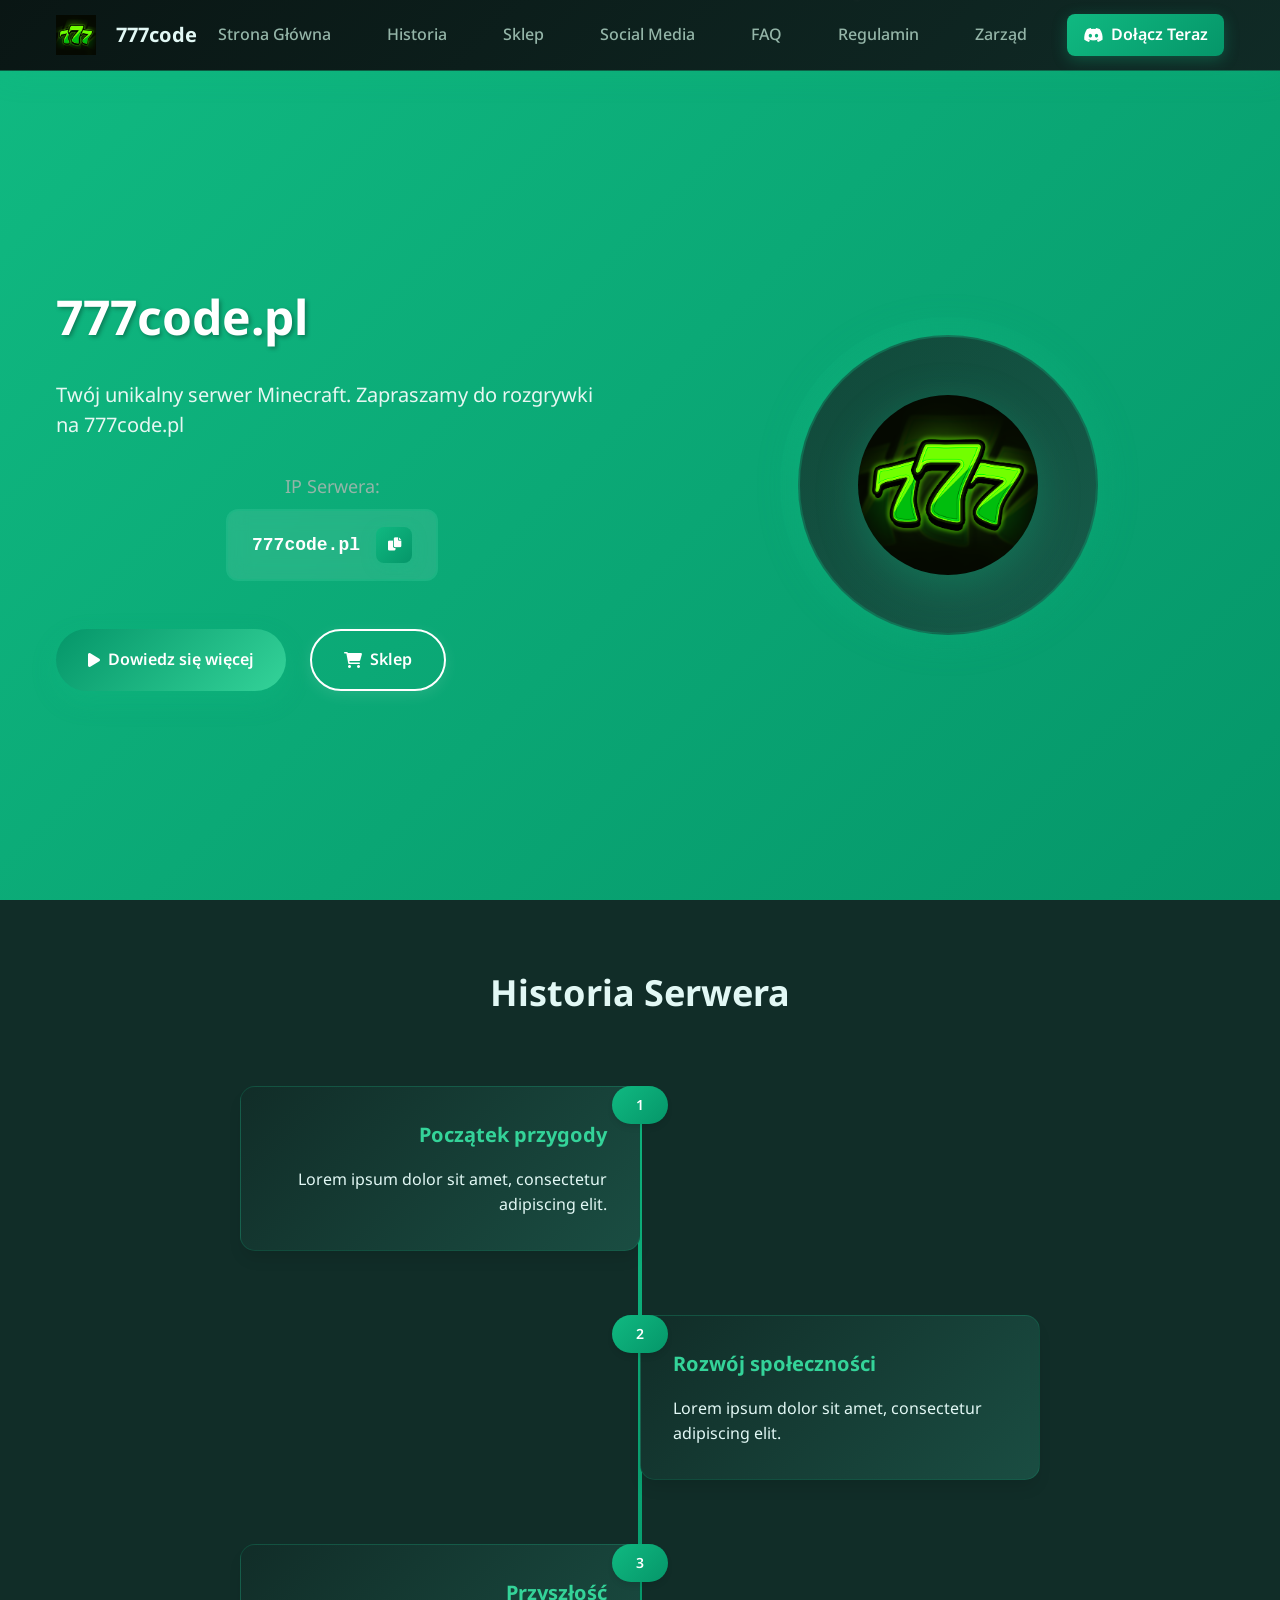
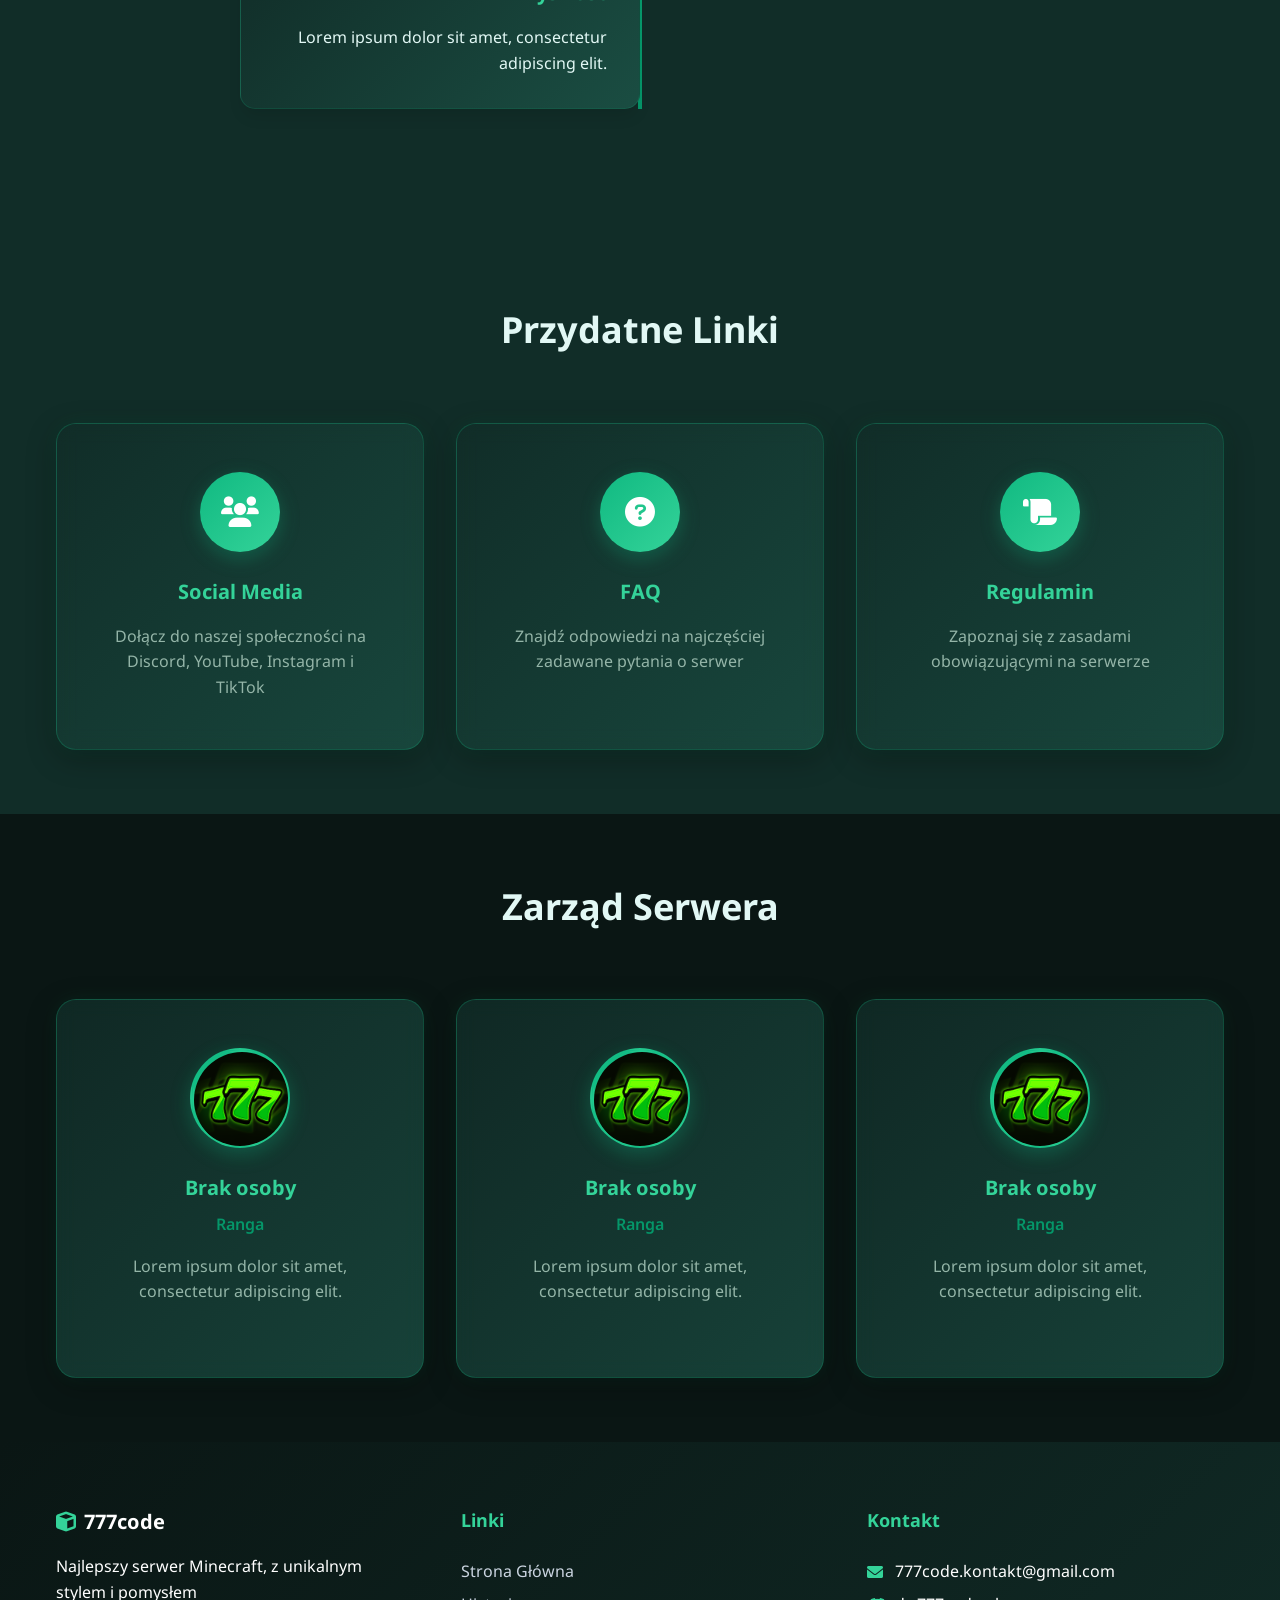
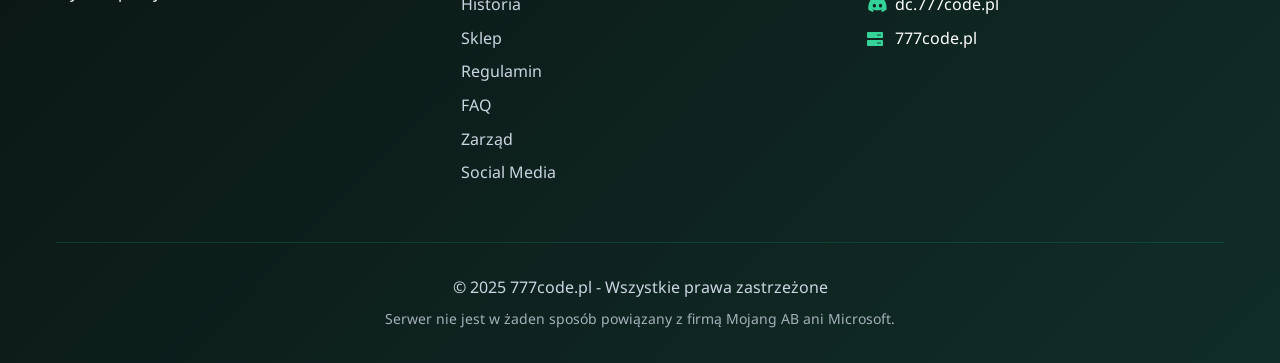
==== index.html @ 85225ae1 "Add files via upload" ====
<!DOCTYPE html>
<html lang="pl">
<head>
    <meta charset="UTF-8">
    <meta name="viewport" content="width=device-width, initial-scale=1.0">
    <title>777code - Twój unikalny serwer Minecraft</title>
    <link rel="stylesheet" href="styles.css">
    <link rel="icon" type="logo.png" href="logo.png">
    <link href="https://fonts.googleapis.com/css2?family=Noto+Sans:wght@300;400;500;700&display=swap" rel="stylesheet">
    <link rel="stylesheet" href="https://cdnjs.cloudflare.com/ajax/libs/font-awesome/6.0.0/css/all.min.css">
</head>
<body>
    <nav class="navbar">
        <div class="nav-container">
            <div class="nav-logo">
                <div class="logo">
                    <img src="logo.png" alt="777code Logo" />
                </div>
                <span>777code</span>
            </div>
            <ul class="nav-menu">
                <li><a href="#home" class="nav-link">Strona Główna</a></li>
                <li><a href="#about" class="nav-link">Historia</a></li>
                <li><a href="https://itemshop.777code" target="_blank" class="nav-link">Sklep</a></li>
                <li><a href="social-media.html" class="nav-link">Social Media</a></li>
                <li><a href="faq.html" class="nav-link">FAQ</a></li>
                <li><a href="regulamin.html" class="nav-link">Regulamin</a></li>
                <li><a href="#staff" class="nav-link">Zarząd</a></li>
                <li><a href="https://discord.gg/777code" target="_blank" class="nav-link discord-link">
                    <i class="fab fa-discord"></i> Dołącz Teraz
                </a></li>
            </ul>
            <div class="hamburger">
                <span></span>
                <span></span>
                <span></span>
            </div>
        </div>
    </nav>

    <section id="home" class="hero">
        <div class="hero-background">
        </div>
        <div class="hero-content">
            <div class="hero-text">
                <h1 class="hero-title">
                    <span class="main-title">777code.pl</span>
                </h1>
                <p class="hero-subtitle">Twój unikalny serwer Minecraft. Zapraszamy do rozgrywki na <bold>777code.pl</bold></p>
                <div class="ip-display">
                    <span class="ip-label">IP Serwera:</span>
                    <div class="ip-container">
                        <code class="server-ip">777code.pl</code>
                        <button class="copy-btn" onclick="copyIP()" title="Kopiuj IP">
                            <i class="fas fa-copy"></i>
                        </button>
                    </div>
                </div>
                <div class="hero-buttons">
                    <a href="#about" class="btn btn-primary">
                        <i class="fas fa-play"></i>
                        Dowiedz się więcej
                    </a>
                    <a href="https://itemshop.777code.pl" target="_blank" class="btn btn-secondary">
                        <i class="fas fa-shopping-cart"></i>
                        Sklep
                    </a>
                </div>
            </div>
            <div class="hero-visual">
                <div class="server-logo-container">
                    <img src="logo.png" alt="777code Logo" class="server-logo" />
                </div>
            </div>
        </div>
    </section>

    <section id="about" class="about">
        <div class="container">
            <h2 class="section-title">
                Historia Serwera
            </h2>
            <div class="timeline">
                <div class="timeline-item">
                    <div class="timeline-date"></div>
                    <div class="timeline-content">
                        <h3>Początek przygody</h3>
                        <p>Lorem ipsum dolor sit amet, consectetur adipiscing elit.</p>
                    </div>
                </div>
                <div class="timeline-item">
                    <div class="timeline-date"></div>
                    <div class="timeline-content">
                        <h3>Rozwój społeczności</h3>
                        <p>Lorem ipsum dolor sit amet, consectetur adipiscing elit.</p>
                    </div>
                </div>
                <div class="timeline-item">
                    <div class="timeline-date"></div>
                    <div class="timeline-content">
                        <h3>Przyszłość</h3>
                        <p>Lorem ipsum dolor sit amet, consectetur adipiscing elit.</p>
                    </div>
                </div>
            </div>
        </div>
    </section>

    <section id="quick-links" class="quick-links">
        <div class="container">
            <h2 class="section-title">
                Przydatne Linki
            </h2>
            <div class="quick-links-grid">
                <a href="social-media.html" class="quick-link-card">
                    <div class="quick-link-icon">
                        <i class="fas fa-users"></i>
                    </div>
                    <h3>Social Media</h3>
                    <p>Dołącz do naszej społeczności na Discord, YouTube, Instagram i TikTok</p>
                </a>
                
                <a href="faq.html" class="quick-link-card">
                    <div class="quick-link-icon">
                        <i class="fas fa-question-circle"></i>
                    </div>
                    <h3>FAQ</h3>
                    <p>Znajdź odpowiedzi na najczęściej zadawane pytania o serwer</p>
                </a>
                
                <a href="regulamin.html" class="quick-link-card">
                    <div class="quick-link-icon">
                        <i class="fas fa-scroll"></i>
                    </div>
                    <h3>Regulamin</h3>
                    <p>Zapoznaj się z zasadami obowiązującymi na serwerze</p>
                </a>
            </div>
        </div>
    </section>
    
    <section id="staff" class="staff">
        <div class="container">
            <h2 class="section-title">
                Zarząd Serwera
            </h2>
            <div class="staff-grid">
                <div class="staff-card">
                    <div class="staff-avatar owner">
                        <img src="logo.png" alt="avatar" class="staff-avatar" />
                    </div>
                    <h3>Brak osoby</h3>
                    <p class="staff-role">Ranga</p>
                    <p class="staff-description">Lorem ipsum dolor sit amet, consectetur adipiscing elit.</p>
                    <div class="staff-social">                    
                    </div>
                </div>
                <div class="staff-card">
                    <div class="staff-avatar owner">
                        <img src="logo.png" alt="avatar" class="staff-avatar" />
                    </div>
                    <h3>Brak osoby</h3>
                    <p class="staff-role">Ranga</p>
                    <p class="staff-description">Lorem ipsum dolor sit amet, consectetur adipiscing elit.</p>
                    <div class="staff-social">                    
                    </div>
                </div>
                <div class="staff-card">
                    <div class="staff-avatar owner">
                        <img src="logo.png" alt="avatar" class="staff-avatar" />
                    </div>
                    <h3>Brak osoby</h3>
                    <p class="staff-role">Ranga</p>
                    <p class="staff-description">Lorem ipsum dolor sit amet, consectetur adipiscing elit.</p>
                    <div class="staff-social">                    
                    </div>
                </div>
            </div>
        </div>
    </section>

    <footer class="footer">
        <div class="container">
            <div class="footer-content">
                <div class="footer-section">
                    <div class="footer-logo">
                        <i class="fas fa-cube"></i>
                        <span>777code</span>
                    </div>
                    <p>Najlepszy serwer Minecraft, z unikalnym stylem i pomysłem</p>
                </div>
                
                <div class="footer-section">
                    <h4>Linki</h4>
                    <ul>
                        <li><a href="#home">Strona Główna</a></li>
                        <li><a href="#about">Historia</a></li>
                        <li><a href="#shop">Sklep</a></li>
                        <li><a href="regulamin.html">Regulamin</a></li>
                        <li><a href="faq.html">FAQ</a></li>
                        <li><a href="#staff">Zarząd</a></li>
                        <li><a href="social-media.html">Social Media</a></li>
                    </ul>
                </div>

                <div class="footer-section">
                    <h4>Kontakt</h4>
                    <div class="contact-info">
                        <p><i class="fas fa-envelope"></i> 777code.kontakt@gmail.com</p>
                        <p><i class="fab fa-discord"></i> dc.777code.pl</p>
                        <p><i class="fas fa-server"></i> 777code.pl</p>
                    </div>
                </div>
            </div>
            <div class="footer-bottom">
                <p>&copy; 2025 777code.pl - Wszystkie prawa zastrzeżone</p>
                <p class="disclaimer">Serwer nie jest w żaden sposób powiązany z firmą Mojang AB ani Microsoft.</p>
            </div>
        </div>
    </footer>

    <script src="script.js"></script>
</body>
</html>
---- styles.css ----
* {
    margin: 0;
    padding: 0;
    box-sizing: border-box;
}

:root {
    --primary-green: #10B981;
    --secondary-green: #059669;
    --light-green: #34D399;
    --dark-green: #047857;
    --accent-green: #065F46;
    
    --sakura-pink: #ee3e7c;
    --golden-yellow: #FDE047;
    --deep-red: #DC2626;
    --charcoal: #1F2937;
    --paper-white: #FEFEFE;
    
    --bg-primary: #0A1614;
    --bg-secondary: #112D28;
    --bg-tertiary: #1A4D42;
    --text-primary: #E2F8F5;
    --text-secondary: #94B5A8;
    --text-muted: #647B74;
    
    --green-gradient: linear-gradient(135deg, var(--primary-green), var(--secondary-green));
    --light-gradient: linear-gradient(135deg, var(--secondary-green), var(--light-green));
    --dark-gradient: linear-gradient(135deg, var(--bg-primary), var(--bg-secondary));
    --card-gradient: linear-gradient(135deg, var(--bg-secondary), var(--bg-tertiary));
    
    --font-primary: 'Noto Sans', sans-serif;
    --font-size-xs: 0.75rem;
    --font-size-sm: 0.875rem;
    --font-size-base: 1rem;
    --font-size-lg: 1.125rem;
    --font-size-xl: 1.25rem;
    --font-size-2xl: 1.5rem;
    --font-size-3xl: 1.875rem;
    --font-size-4xl: 2.25rem;
    --font-size-5xl: 3rem;
    
    --spacing-xs: 0.25rem;
    --spacing-sm: 0.5rem;
    --spacing-md: 1rem;
    --spacing-lg: 1.5rem;
    --spacing-xl: 2rem;
    --spacing-2xl: 3rem;
    --spacing-3xl: 4rem;
    
    --shadow-sm: 0 1px 2px 0 rgba(0, 0, 0, 0.05);
    --shadow-md: 0 4px 6px -1px rgba(0, 0, 0, 0.1);
    --shadow-lg: 0 10px 15px -3px rgba(0, 0, 0, 0.1);
    --shadow-xl: 0 20px 25px -5px rgba(0, 0, 0, 0.1);
    --shadow-green: 0 10px 25px rgba(16, 185, 129, 0.3);
}

body {
    font-family: var(--font-primary);
    line-height: 1.6;
    color: var(--text-primary);
    background: var(--bg-primary);
    overflow-x: hidden;
    padding-top: 70px;
}

.container {
    max-width: 1200px;
    margin: 0 auto;
    padding: 0 var(--spacing-md);
}

.navbar {
    position: fixed;
    top: 0;
    width: 100%;
    background: linear-gradient(135deg, rgba(10, 22, 20, 0.95), rgba(17, 45, 40, 0.92));
    backdrop-filter: blur(20px);
    border-bottom: 1px solid rgba(16, 185, 129, 0.4);
    z-index: 1000;
    transition: all 0.4s cubic-bezier(0.4, 0, 0.2, 1);
    box-shadow: 0 4px 30px rgba(16, 185, 129, 0.15);
}

.nav-container {
    max-width: 1200px;
    margin: 0 auto;
    padding: 0 var(--spacing-md);
    display: flex;
    justify-content: space-between;
    align-items: center;
    height: 70px;
}

.nav-logo {
    display: flex;
    align-items: center;
    font-size: var(--font-size-xl);
    font-weight: 700;
    color: var(--text-primary);
    text-decoration: none;
    margin-left: 0;
}

.logo-icon {
    width: 45px;
    height: 45px;
    border-radius: 12px;
    background: linear-gradient(135deg, var(--primary-green), var(--light-green));
    display: flex;
    align-items: center;
    justify-content: center;
    margin-right: var(--spacing-md);
    box-shadow: 0 0 20px rgba(16, 185, 129, 0.4);
    position: relative;
    overflow: hidden;
    transition: all 0.3s ease;
}

.logo-icon:hover {
    transform: scale(1.1) rotate(5deg);
    box-shadow: 0 0 30px rgba(16, 185, 129, 0.6);
}

.logo-icon::before {
    content: '🌸';
    font-size: 20px;
    position: absolute;
    top: 50%;
    left: 50%;
    transform: translate(-50%, -50%);
}

.logo-icon i {
    font-size: var(--font-size-xl);
    color: white;
    opacity: 0;
    transition: opacity 0.3s ease;
}

.logo-icon:hover i {
    opacity: 1;
}

.nav-menu {
    display: flex;
    list-style: none;
    gap: var(--spacing-lg);
    align-items: center;
}

.nav-link {
    text-decoration: none;
    color: var(--text-secondary);
    font-weight: 500;
    transition: all 0.3s cubic-bezier(0.4, 0, 0.2, 1);
    position: relative;
    padding: var(--spacing-sm) var(--spacing-md);
    border-radius: 8px;
    display: flex;
    align-items: center;
    gap: var(--spacing-sm);
}

.nav-link:hover {
    color: var(--light-green);
    background: rgba(16, 185, 129, 0.15);
    transform: translateY(-2px);
}

.discord-link {
    background: linear-gradient(135deg, var(--primary-green), var(--secondary-green)) !important;
    color: white !important;
    font-weight: 600;
    box-shadow: 0 4px 15px rgba(16, 185, 129, 0.3) !important;
    transition: all 0.3s cubic-bezier(0.4, 0, 0.2, 1) !important;
}

.discord-link:hover {
    background: linear-gradient(135deg, var(--secondary-green), var(--primary-green)) !important;
    transform: translateY(-3px) !important;
    box-shadow: 0 6px 25px rgba(16, 185, 129, 0.5) !important;
}

.nav-link::after {
    content: '';
    position: absolute;
    bottom: -5px;
    left: 0;
    width: 0;
    height: 2px;
    background: var(--green-gradient);
    transition: width 0.3s ease;
}

.nav-link:hover::after {
    width: 100%;
}

.hamburger {
    display: none;
    flex-direction: column;
    cursor: pointer;
    z-index: 1001;
    gap: 5px;
    transition: all 0.3s ease;
}

.hamburger span {
    width: 25px;
    height: 3px;
    background: linear-gradient(90deg, var(--primary-green), var(--light-green));
    margin: 0;
    transition: all 0.4s cubic-bezier(0.4, 0, 0.2, 1);
    border-radius: 2px;
    box-shadow: 0 2px 5px rgba(16, 185, 129, 0.2);
}

.hamburger.active span:nth-child(1) {
    transform: rotate(-45deg) translate(-8px, 8px);
    background: linear-gradient(90deg, var(--light-green), var(--primary-green));
}

.hamburger.active span:nth-child(2) {
    opacity: 0;
    transform: translateX(-10px);
}

.hamburger.active span:nth-child(3) {
    transform: rotate(45deg) translate(-8px, -8px);
    background: linear-gradient(90deg, var(--light-green), var(--primary-green));
}

.hero {
    min-height: calc(100vh - 70px);
    display: flex;
    align-items: center;
    position: relative;
    background: var(--green-gradient);
    overflow: hidden;
}

.hero-background {
    position: absolute;
    top: 0;
    left: 0;
    width: 100%;
    height: 100%;
    opacity: 0.1;
}

.minecraft-blocks {
    position: absolute;
    width: 100%;
    height: 100%;
    background-image: 
        linear-gradient(45deg, rgba(16, 185, 129, 0.1) 25%, transparent 25%),
        linear-gradient(-45deg, rgba(16, 185, 129, 0.1) 25%, transparent 25%),
        linear-gradient(45deg, transparent 75%, rgba(16, 185, 129, 0.1) 75%),
        linear-gradient(-45deg, transparent 75%, rgba(16, 185, 129, 0.1) 75%);
    background-size: 60px 60px;
    background-position: 0 0, 0 30px, 30px -30px, -30px 0px;
    animation: blockMove 20s linear infinite;
}

@keyframes blockMove {
    0% { transform: translateX(0) translateY(0); }
    100% { transform: translateX(60px) translateY(60px); }
}

.hero-content {
    display: grid;
    grid-template-columns: 1fr 1fr;
    gap: var(--spacing-3xl);
    align-items: center;
    max-width: 1200px;
    margin: 0 auto;
    padding: 0 var(--spacing-md);
    position: relative;
    z-index: 2;
}

.hero-text {
    color: white;
}

.japanese-text {
    display: block;
    font-size: var(--font-size-2xl);
    font-weight: 300;
    margin-bottom: var(--spacing-sm);
    opacity: 0.9;
    letter-spacing: 0.1em;
}

.main-title {
    display: block;
    font-size: var(--font-size-5xl);
    font-weight: 700;
    margin-bottom: var(--spacing-lg);
    text-shadow: 2px 2px 4px rgba(0, 0, 0, 0.3);
}

.hero-subtitle {
    font-size: var(--font-size-xl);
    margin-bottom: var(--spacing-xl);
    opacity: 0.9;
    line-height: 1.5;
}

.ip-display {
    margin-bottom: var(--spacing-2xl);
    text-align: center;
}

.ip-label {
    display: block;
    font-size: var(--font-size-lg);
    color: var(--text-secondary);
    margin-bottom: var(--spacing-sm);
}

.ip-container {
    display: inline-flex;
    align-items: center;
    background: rgba(255, 255, 255, 0.1);
    border: 2px solid rgba(16, 185, 129, 0.3);
    border-radius: 12px;
    padding: var(--spacing-md) var(--spacing-lg);
    backdrop-filter: blur(10px);
}

.server-ip {
    font-family: 'Courier New', monospace;
    font-size: var(--font-size-lg);
    font-weight: 600;
    color: #FEFEFE;
    margin-right: var(--spacing-md);
}

.copy-btn {
    background: linear-gradient(135deg, var(--primary-green), var(--secondary-green));
    border: none;
    color: white;
    width: 36px;
    height: 36px;
    border-radius: 8px;
    cursor: pointer;
    display: flex;
    align-items: center;
    justify-content: center;
    transition: all 0.3s cubic-bezier(0.4, 0, 0.2, 1);
    box-shadow: 0 4px 15px rgba(16, 185, 129, 0.3);
}

.copy-btn:hover {
    transform: scale(1.15) rotate(5deg);
    box-shadow: 0 6px 25px rgba(16, 185, 129, 0.5);
}

.hero-buttons {
    display: flex;
    gap: var(--spacing-lg);
}

.btn {
    display: inline-flex;
    align-items: center;
    padding: var(--spacing-md) var(--spacing-xl);
    border-radius: 50px;
    text-decoration: none;
    font-weight: 600;
    transition: all 0.3s ease;
    border: none;
    cursor: pointer;
    font-size: var(--font-size-base);
}

.btn i {
    margin-right: var(--spacing-sm);
}

.btn-primary {
    background: var(--light-gradient);
    color: white;
    box-shadow: var(--shadow-green);
}

.btn-primary:hover {
    transform: translateY(-2px);
    box-shadow: 0 15px 35px rgba(16, 185, 129, 0.4);
}

.btn-secondary {
    background: transparent;
    color: white;
    border: 2px solid white;
    box-shadow: 0 4px 15px rgba(255, 255, 255, 0.1);
}

.btn-secondary:hover {
    background: rgba(16, 185, 129, 0.2);
    border-color: var(--light-green);
    color: var(--light-green);
    transform: translateY(-3px);
    box-shadow: 0 8px 25px rgba(16, 185, 129, 0.4);
}

.hero-visual {
    position: relative;
    display: flex;
    justify-content: center;
    align-items: center;
}

.server-logo-container {
    position: relative;
    display: flex;
    justify-content: center;
    align-items: center;
    width: 300px;
    height: 300px;
    background: var(--card-gradient);
    border-radius: 50%;
    box-shadow: 0 0 40px rgba(16, 185, 129, 0.3);
    border: 2px solid rgba(16, 185, 129, 0.3);
    animation: float 3s ease-in-out infinite, glow 3s ease-in-out infinite;
    backdrop-filter: blur(10px);
    transition: all 0.3s ease;
}

.server-logo-container:hover {
    transform: scale(1.05);
    box-shadow: 0 0 60px rgba(16, 185, 129, 0.5);
    border-color: var(--light-green);
}

.server-logo-container::before {
    content: '';
    position: absolute;
    top: -20px;
    left: -20px;
    right: -20px;
    bottom: -20px;
    background: linear-gradient(135deg, var(--primary-green), var(--light-green));
    border-radius: 50%;
    z-index: -1;
    opacity: 0.15;
    animation: pulse 4s ease-in-out infinite;
}

@keyframes glow {
    0%, 100% { box-shadow: 0 0 40px rgba(16, 185, 129, 0.3); }
    50% { box-shadow: 0 0 60px rgba(16, 185, 129, 0.5); }
}

.server-logo-container::before {
    content: '';
    position: absolute;
    top: -20px;
    left: -20px;
    right: -20px;
    bottom: -20px;
    background: var(--green-gradient);
    border-radius: 50%;
    z-index: -1;
    opacity: 0.2;
    animation: pulse 4s ease-in-out infinite;
}

.server-logo {
    width: 180px;
    height: 180px;
    border-radius: 50%;
    object-fit: contain;
    filter: drop-shadow(0 10px 20px rgba(16, 185, 129, 0.3));
    animation: logoGlow 2s ease-in-out infinite alternate;
}

@keyframes float {
    0%, 100% { transform: translateY(0px); }
    50% { transform: translateY(-20px); }
}

@keyframes pulse {
    0%, 100% { transform: scale(1); opacity: 0.2; }
    50% { transform: scale(1.1); opacity: 0.4; }
}

@keyframes logoGlow {
    0% { filter: drop-shadow(0 10px 20px rgba(16, 185, 129, 0.3)); }
    100% { filter: drop-shadow(0 15px 30px rgba(16, 185, 129, 0.6)); }
}

section {
    padding: var(--spacing-3xl) 0;
}

.section-title {
    text-align: center;
    margin-bottom: var(--spacing-3xl);
    font-size: var(--font-size-4xl);
    font-weight: 700;
    color: var(--text-primary);
}

.japanese-subtitle {
    display: block;
    font-size: var(--font-size-lg);
    font-weight: 300;
    color: var(--primary-green);
    margin-bottom: var(--spacing-sm);
    letter-spacing: 0.1em;
}

.about {
    background: var(--bg-secondary);
}

.timeline {
    position: relative;
    max-width: 800px;
    margin: 0 auto;
    counter-reset: timeline-counter;
}

.timeline::before {
    content: '';
    position: absolute;
    left: 50%;
    top: 0;
    bottom: 0;
    width: 4px;
    background: var(--green-gradient);
    transform: translateX(-50%);
}

.timeline-item {
    position: relative;
    margin-bottom: var(--spacing-3xl);
    width: 100%;
    counter-increment: timeline-counter;
}

.timeline-item:nth-child(odd) .timeline-content {
    margin-left: 0;
    margin-right: 50%;
    padding-right: var(--spacing-xl);
    text-align: right;
}

.timeline-item:nth-child(even) .timeline-content {
    margin-left: 50%;
    margin-right: 0;
    padding-left: var(--spacing-xl);
    text-align: left;
}

.timeline-date {
    position: absolute;
    left: 50%;
    top: 0;
    transform: translateX(-50%);
    background: var(--green-gradient);
    color: white;
    padding: var(--spacing-sm) var(--spacing-lg);
    border-radius: 25px;
    font-weight: 600;
    font-size: var(--font-size-sm);
    z-index: 2;
    box-shadow: var(--shadow-md);
    min-width: 50px;
    text-align: center;
}

.timeline-date::before {
    content: counter(timeline-counter);
    display: inline-block;
}

.timeline-content {
    background: var(--card-gradient);
    padding: var(--spacing-xl);
    border-radius: 15px;
    box-shadow: var(--shadow-lg);
    border: 1px solid rgba(16, 185, 129, 0.2);
}

.timeline-content h3 {
    color: var(--light-green);
    margin-bottom: var(--spacing-md);
    font-size: var(--font-size-xl);
}

.shop {
    background: var(--bg-primary);
}

.shop-content {
    display: grid;
    grid-template-columns: 2fr 1fr;
    gap: var(--spacing-3xl);
    align-items: center;
    max-width: 1000px;
    margin: 0 auto;
}

.shop-info h3 {
    font-size: var(--font-size-2xl);
    color: var(--primary-green);
    margin-bottom: var(--spacing-lg);
}

.shop-features {
    display: grid;
    grid-template-columns: repeat(3, 1fr);
    gap: var(--spacing-lg);
    margin-top: var(--spacing-xl);
}

.feature {
    display: flex;
    flex-direction: column;
    align-items: center;
    text-align: center;
    padding: var(--spacing-lg);
    background: var(--card-gradient);
    border-radius: 15px;
    border: 1px solid rgba(16, 185, 129, 0.2);
    color: var(--text-secondary);
}

.feature i {
    font-size: var(--font-size-2xl);
    color: var(--secondary-green);
    margin-bottom: var(--spacing-sm);
}

.btn-shop {
    background: var(--green-gradient);
    color: white;
    font-size: var(--font-size-lg);
    padding: var(--spacing-lg) var(--spacing-2xl);
    box-shadow: var(--shadow-green);
    display: block;
    text-align: center;
}

.btn-shop:hover {
    transform: translateY(-3px);
    box-shadow: 0 20px 40px rgba(16, 185, 129, 0.4);
}

.quick-links {
    background: var(--bg-secondary);
}

.quick-links-grid {
    display: grid;
    grid-template-columns: repeat(auto-fit, minmax(300px, 1fr));
    gap: var(--spacing-xl);
}

.quick-link-card {
    background: linear-gradient(135deg, rgba(17, 45, 40, 0.8), rgba(26, 77, 66, 0.8));
    padding: var(--spacing-2xl);
    border-radius: 20px;
    text-align: center;
    text-decoration: none;
    color: var(--text-primary);
    border: 1px solid rgba(16, 185, 129, 0.25);
    transition: all 0.4s cubic-bezier(0.4, 0, 0.2, 1);
    box-shadow: 0 8px 30px rgba(0, 0, 0, 0.3), 0 0 20px rgba(16, 185, 129, 0.1);
    position: relative;
    overflow: hidden;
    backdrop-filter: blur(10px);
}

.quick-link-card::before {
    content: '';
    position: absolute;
    top: 0;
    left: -100%;
    width: 100%;
    height: 100%;
    background: linear-gradient(90deg, transparent, rgba(16, 185, 129, 0.1), transparent);
    transition: left 0.6s ease;
}

.quick-link-card:hover::before {
    left: 100%;
}

.quick-link-card:hover {
    transform: translateY(-8px);
    box-shadow: 0 12px 50px rgba(16, 185, 129, 0.3), 0 0 30px rgba(16, 185, 129, 0.2);
    border-color: var(--light-green);
}

.quick-link-icon {
    width: 80px;
    height: 80px;
    margin: 0 auto var(--spacing-lg);
    border-radius: 50%;
    background: linear-gradient(135deg, var(--primary-green), var(--light-green));
    display: flex;
    align-items: center;
    justify-content: center;
    font-size: var(--font-size-3xl);
    color: white;
    box-shadow: 0 6px 20px rgba(16, 185, 129, 0.3);
    transition: all 0.3s cubic-bezier(0.4, 0, 0.2, 1);
}

.quick-link-card:hover .quick-link-icon {
    transform: scale(1.2) rotate(10deg);
    box-shadow: 0 10px 30px rgba(16, 185, 129, 0.5);
}

.quick-link-card h3 {
    color: var(--light-green);
    font-size: var(--font-size-xl);
    margin-bottom: var(--spacing-md);
}

.quick-link-card p {
    color: var(--text-secondary);
    line-height: 1.6;
}

.social {
    background: var(--bg-secondary);
}

.social-grid {
    display: grid;
    grid-template-columns: repeat(auto-fit, minmax(300px, 1fr));
    gap: var(--spacing-xl);
}

.social-card {
    background: linear-gradient(135deg, rgba(17, 45, 40, 0.8), rgba(26, 77, 66, 0.8));
    padding: var(--spacing-2xl);
    border-radius: 20px;
    text-align: center;
    box-shadow: 0 8px 30px rgba(0, 0, 0, 0.3), 0 0 20px rgba(16, 185, 129, 0.1);
    border: 1px solid rgba(16, 185, 129, 0.25);
    transition: all 0.4s cubic-bezier(0.4, 0, 0.2, 1);
    position: relative;
    overflow: hidden;
    backdrop-filter: blur(10px);
}

.social-card::before {
    content: '';
    position: absolute;
    top: 0;
    left: 0;
    right: 0;
    height: 4px;
    background: var(--green-gradient);
}

.social-card::after {
    content: '';
    position: absolute;
    top: 0;
    left: -100%;
    width: 100%;
    height: 100%;
    background: linear-gradient(90deg, transparent, rgba(16, 185, 129, 0.1), transparent);
    transition: left 0.6s ease;
}

.social-card:hover::after {
    left: 100%;
}

.social-card:hover {
    transform: translateY(-8px);
    box-shadow: 0 12px 50px rgba(16, 185, 129, 0.3), 0 0 30px rgba(16, 185, 129, 0.2);
    border-color: var(--light-green);
}

.social-card.discord::before { background: #5865F2; }
.social-card.youtube::before { background: #FF0000; }
.social-card.instagram::before { background: linear-gradient(45deg, #F58529, #DD2A7B, #8134AF); }
.social-card.tiktok::before { background: #000000; }

.social-icon {
    width: 80px;
    height: 80px;
    margin: 0 auto var(--spacing-lg);
    border-radius: 50%;
    display: flex;
    align-items: center;
    justify-content: center;
    font-size: var(--font-size-3xl);
    color: white;
    transition: all 0.3s cubic-bezier(0.4, 0, 0.2, 1);
    box-shadow: 0 4px 15px rgba(16, 185, 129, 0.2);
}

.social-card:hover .social-icon {
    transform: scale(1.2) rotate(10deg);
    box-shadow: 0 8px 25px rgba(16, 185, 129, 0.4);
}

.social-card.discord .social-icon { background: #5865F2; }
.social-card.youtube .social-icon { background: #FF0000; }
.social-card.instagram .social-icon { background: linear-gradient(45deg, #F58529, #DD2A7B, #8134AF); }
.social-card.tiktok .social-icon { background: #000000; }

.social-card h3 {
    font-size: var(--font-size-xl);
    color: var(--light-green);
    margin-bottom: var(--spacing-md);
}

.social-features {
    list-style: none;
    margin: var(--spacing-lg) 0;
    text-align: left;
}

.social-features li {
    padding: var(--spacing-sm) 0;
    color: var(--text-secondary);
}

.btn-social {
    background: linear-gradient(135deg, var(--primary-green), var(--secondary-green));
    color: white;
    margin-top: var(--spacing-lg);
    display: block;
    box-shadow: 0 6px 20px rgba(16, 185, 129, 0.3);
    transition: all 0.3s cubic-bezier(0.4, 0, 0.2, 1);
}

.btn-social:hover {
    transform: translateY(-3px);
    box-shadow: 0 10px 35px rgba(16, 185, 129, 0.5);
}

.social-stats {
    margin-top: var(--spacing-lg);
    padding-top: var(--spacing-lg);
    border-top: 1px solid rgba(16, 185, 129, 0.2);
    display: flex;
    justify-content: space-between;
    font-size: var(--font-size-sm);
    color: var(--text-secondary);
}

.faq {
    background: var(--bg-primary);
}

.faq-container {
    max-width: 800px;
    margin: 0 auto;
}

.faq-item {
    background: var(--card-gradient);
    margin-bottom: var(--spacing-lg);
    border-radius: 15px;
    box-shadow: var(--shadow-lg);
    border: 1px solid rgba(16, 185, 129, 0.2);
    overflow: hidden;
}

.faq-question {
    padding: var(--spacing-xl);
    cursor: pointer;
    display: flex;
    justify-content: space-between;
    align-items: center;
    background: linear-gradient(135deg, var(--bg-secondary), var(--bg-tertiary));
    transition: all 0.3s ease;
}

.faq-question:hover {
    background: linear-gradient(135deg, var(--bg-tertiary), rgba(16, 185, 129, 0.1));
}

.faq-question h3 {
    color: var(--light-green);
    font-size: var(--font-size-lg);
}

.faq-question i {
    color: var(--secondary-green);
    transition: transform 0.3s ease;
}

.faq-item.active .faq-question i {
    transform: rotate(180deg);
}

.faq-answer {
    padding: 0 var(--spacing-xl) var(--spacing-xl);
    max-height: 0;
    overflow: hidden;
    transition: all 0.3s ease;
}

.faq-item.active .faq-answer {
    max-height: 500px;
    padding: var(--spacing-lg) var(--spacing-xl) var(--spacing-xl);
}

.faq-answer p {
    color: var(--text-secondary);
    line-height: 1.6;
}

.faq-answer a {
    color: var(--secondary-green);
    text-decoration: none;
}

.faq-answer a:hover {
    text-decoration: underline;
}

.regulations {
    background: var(--bg-secondary);
}

.regulations-content {
    max-width: 900px;
    margin: 0 auto;
}

.regulation-section {
    background: var(--card-gradient);
    margin-bottom: var(--spacing-xl);
    padding: var(--spacing-2xl);
    border-radius: 15px;
    box-shadow: var(--shadow-lg);
    border: 1px solid rgba(16, 185, 129, 0.2);
}

.regulation-section h3 {
    color: var(--light-green);
    font-size: var(--font-size-xl);
    margin-bottom: var(--spacing-lg);
    border-bottom: 2px solid var(--light-green);
    padding-bottom: var(--spacing-sm);
}

.regulation-section ul {
    list-style: none;
    padding-left: 0;
}

.regulation-section li {
    padding: var(--spacing-sm) 0;
    position: relative;
    padding-left: var(--spacing-xl);
    color: var(--text-secondary);
    line-height: 1.6;
}

.regulation-section li::before {
    content: '•';
    color: var(--secondary-green);
    font-weight: bold;
    position: absolute;
    left: 0;
}

.staff {
    background: var(--bg-primary);
}

.staff-grid {
    display: grid;
    grid-template-columns: repeat(auto-fit, minmax(300px, 1fr));
    gap: var(--spacing-xl);
}

.staff-card {
    background: linear-gradient(135deg, rgba(17, 45, 40, 0.8), rgba(26, 77, 66, 0.8));
    padding: var(--spacing-2xl);
    border-radius: 20px;
    text-align: center;
    box-shadow: 0 8px 30px rgba(0, 0, 0, 0.3), 0 0 20px rgba(16, 185, 129, 0.1);
    border: 1px solid rgba(16, 185, 129, 0.25);
    transition: all 0.4s cubic-bezier(0.4, 0, 0.2, 1);
    position: relative;
    overflow: hidden;
    backdrop-filter: blur(10px);
}

.staff-card::after {
    content: '';
    position: absolute;
    top: 0;
    left: -100%;
    width: 100%;
    height: 100%;
    background: linear-gradient(90deg, transparent, rgba(16, 185, 129, 0.1), transparent);
    transition: left 0.6s ease;
}

.staff-card:hover::after {
    left: 100%;
}

.staff-card:hover {
    transform: translateY(-8px);
    box-shadow: 0 12px 50px rgba(16, 185, 129, 0.3), 0 0 30px rgba(16, 185, 129, 0.2);
    border-color: var(--light-green);
}

.staff-avatar {
    width: 100px;
    height: 100px;
    margin: 0 auto var(--spacing-lg);
    border-radius: 50%;
    background: linear-gradient(135deg, var(--primary-green), var(--light-green));
    font-size: var(--font-size-3xl);
    color: white;
    box-shadow: 0 6px 20px rgba(16, 185, 129, 0.3);
    position: relative;
    overflow: hidden;
    border: 2px solid rgba(16, 185, 129, 0.3);
    transition: all 0.3s cubic-bezier(0.4, 0, 0.2, 1);
}

.staff-card:hover .staff-avatar {
    transform: scale(1.15);
    box-shadow: 0 8px 30px rgba(16, 185, 129, 0.5);
    border-color: var(--light-green);
}

.staff-logo {
    font-size: 40px;
    position: absolute;
    top: 50%;
    left: 50%;
    transform: translate(-50%, -50%);
    z-index: 2;
    border: 1px solid var(--secondary-green);
}

.staff-avatar i {
    opacity: 0;
    transition: opacity 0.3s ease;
}

.staff-avatar:hover i {
    opacity: 1;
}

.staff-card h3 {
    color: var(--light-green);
    font-size: var(--font-size-xl);
    margin-bottom: var(--spacing-sm);
}

.staff-role {
    color: var(--secondary-green);
    font-weight: 600;
    margin-bottom: var(--spacing-md);
}

.staff-description {
    color: var(--text-secondary);
    line-height: 1.6;
    margin-bottom: var(--spacing-lg);
}

.staff-social {
    display: flex;
    justify-content: center;
    gap: var(--spacing-md);
}

.staff-social a {
    width: 40px;
    height: 40px;
    border-radius: 50%;
    background: var(--green-gradient);
    color: white;
    display: flex;
    align-items: center;
    justify-content: center;
    text-decoration: none;
    transition: all 0.3s ease;
}

.staff-social a:hover {
    transform: translateY(-2px);
    box-shadow: var(--shadow-md);
}

.footer {
    background: var(--dark-gradient);
    color: white;
    padding: var(--spacing-3xl) 0 var(--spacing-xl);
}

.footer-content {
    display: grid;
    grid-template-columns: repeat(auto-fit, minmax(250px, 1fr));
    gap: var(--spacing-2xl);
    margin-bottom: var(--spacing-2xl);
}

.footer-logo {
    display: flex;
    align-items: center;
    font-size: var(--font-size-xl);
    font-weight: 700;
    margin-bottom: var(--spacing-md);
}

.footer-logo i {
    margin-right: var(--spacing-sm);
    color: var(--light-green);
}

.footer-section h4 {
    color: var(--light-green);
    margin-bottom: var(--spacing-lg);
    font-size: var(--font-size-lg);
}

.footer-section ul {
    list-style: none;
}

.footer-section li {
    margin-bottom: var(--spacing-sm);
}

.footer-section a {
    color: #CBD5E1;
    text-decoration: none;
    transition: color 0.3s ease;
}

.footer-section a:hover {
    color: var(--light-green);
}

.contact-info p {
    margin-bottom: var(--spacing-sm);
    display: flex;
    align-items: center;
}

.contact-info i {
    margin-right: var(--spacing-sm);
    color: var(--light-green);
    width: 20px;
}

.social-links {
    display: flex;
    gap: var(--spacing-md);
}

.social-links a {
    width: 40px;
    height: 40px;
    border-radius: 50%;
    background: var(--green-gradient);
    color: white;
    display: flex;
    align-items: center;
    justify-content: center;
    text-decoration: none;
    transition: all 0.3s ease;
}

.social-links a:hover {
    transform: translateY(-2px);
    box-shadow: var(--shadow-md);
}

.footer-bottom {
    border-top: 1px solid rgba(16, 185, 129, 0.2);
    padding-top: var(--spacing-xl);
    text-align: center;
    color: #CBD5E1;
}

.disclaimer {
    margin-top: var(--spacing-sm);
    font-size: var(--font-size-sm);
    opacity: 0.8;
}

@media (max-width: 1024px) {
    .container {
        padding: 0 var(--spacing-lg);
    }
    
    .nav-logo {
        margin-left: -25px;
    }
    
    .hero-content {
        gap: var(--spacing-2xl);
    }
    
    .server-logo-container {
        width: 250px;
        height: 250px;
    }
    
    .server-logo {
        width: 150px;
        height: 150px;
    }
    
    .shop-content {
        gap: var(--spacing-2xl);
    }
    
    .quick-links-grid {
        grid-template-columns: repeat(auto-fit, minmax(280px, 1fr));
    }
    
    .staff-grid {
        grid-template-columns: repeat(auto-fit, minmax(280px, 1fr));
    }
}

@media (max-width: 768px) {
    .hamburger {
        display: flex;
        align-items: center;
        justify-content: center;
    }
    
    .nav-logo {
        margin-left: 0;
        font-size: var(--font-size-lg);
    }
    
    .nav-logo span {
        display: none;
    }
    
    .nav-menu {
        position: fixed;
        left: -100%;
        top: 70px;
        flex-direction: column;
        background: linear-gradient(135deg, rgba(5, 102, 80, 0.98), rgba(16, 185, 129, 0.15));
        width: 100%;
        text-align: center;
        transition: left 0.4s cubic-bezier(0.4, 0, 0.2, 1);
        box-shadow: 0 10px 40px rgba(16, 185, 129, 0.3);
        padding: var(--spacing-xl) 0;
        border-top: 2px solid var(--primary-green);
        z-index: 999;
        max-height: calc(100vh - 70px);
        overflow-y: auto;
        backdrop-filter: blur(20px);
    }
    
    .nav-menu.active {
        left: 0;
    }
    
    .nav-menu li {
        margin: var(--spacing-md) 0;
        animation: slideInNav 0.4s ease-out backwards;
    }
    
    .nav-menu li:nth-child(1) { animation-delay: 0.05s; }
    .nav-menu li:nth-child(2) { animation-delay: 0.1s; }
    .nav-menu li:nth-child(3) { animation-delay: 0.15s; }
    .nav-menu li:nth-child(4) { animation-delay: 0.2s; }
    .nav-menu li:nth-child(5) { animation-delay: 0.25s; }
    .nav-menu li:nth-child(6) { animation-delay: 0.3s; }
    .nav-menu li:nth-child(7) { animation-delay: 0.35s; }
    .nav-menu li:nth-child(8) { animation-delay: 0.4s; }
    
    @keyframes slideInNav {
        from {
            opacity: 0;
            transform: translateX(-20px);
        }
        to {
            opacity: 1;
            transform: translateX(0);
        }
    }
    
    .nav-link {
        display: block;
        padding: var(--spacing-md) var(--spacing-lg);
        margin: 0 var(--spacing-md);
        border-radius: 12px;
        transition: all 0.3s cubic-bezier(0.4, 0, 0.2, 1);
        font-size: var(--font-size-base);
        border-left: 3px solid transparent;
    }
    
    .nav-link:hover {
        background: rgba(16, 185, 129, 0.25);
        transform: translateX(8px);
        border-left-color: var(--primary-green);
    }
    
    .nav-link::after {
        display: none;
    }
    
    .discord-link {
        background: linear-gradient(135deg, var(--primary-green), var(--secondary-green)) !important;
        color: white !important;
        margin: var(--spacing-lg) var(--spacing-md) !important;
        border-radius: 25px;
        font-weight: 600;
        box-shadow: 0 6px 20px rgba(16, 185, 129, 0.4) !important;
        display: block;
        transition: all 0.3s cubic-bezier(0.4, 0, 0.2, 1) !important;
    }
    
    .discord-link:hover {
        transform: translateY(-2px) !important;
        box-shadow: 0 8px 30px rgba(16, 185, 129, 0.6) !important;
    }
    
    body {
        padding-top: 70px;
    }
    
    .hero-content {
        grid-template-columns: 1fr;
        text-align: center;
        gap: var(--spacing-2xl);
        padding: var(--spacing-xl) var(--spacing-md);
    }
    
    .main-title {
        font-size: var(--font-size-4xl);
        line-height: 1.2;
    }
    
    .hero-subtitle {
        font-size: var(--font-size-lg);
    }
    
    .section-title {
        font-size: var(--font-size-3xl);
    }
    
    .page-title {
        font-size: var(--font-size-2xl);
    }
    
    .page-subtitle {
        font-size: var(--font-size-sm);
    }
    
    .hero-buttons {
        gap: var(--spacing-sm);
        flex-direction: column;
        align-items: center;
    }
    
    .btn {
        padding: var(--spacing-md) var(--spacing-lg);
        font-size: var(--font-size-sm);
        width: 100%;
        max-width: 300px;
    }
    
    .server-logo-container {
        width: 200px;
        height: 200px;
    }
    
    .server-logo {
        width: 120px;
        height: 120px;
    }
    
    .ip-container {
        flex-direction: column;
        gap: var(--spacing-sm);
        text-align: center;
    }
    
    .server-ip {
        margin-right: 0;
        margin-bottom: var(--spacing-sm);
        font-size: var(--font-size-base);
    }
    
    .copy-btn {
        width: 32px;
        height: 32px;
    }
    
    .timeline::before {
        left: 20px;
        width: 3px;
    }
    
    .timeline-item:nth-child(odd) .timeline-content {
        margin-left: 60px;
        margin-right: 0;
        padding-left: var(--spacing-lg);
        padding-right: 0;
        text-align: left;
    }
    
    .timeline-item:nth-child(even) .timeline-content {
        margin-left: 60px;
        padding-left: var(--spacing-lg);
    }
    
    .timeline-date {
        left: -35px;
    }
    
    .quick-links-grid,
    .social-grid,
    .staff-grid,
    .guidelines-grid {
        grid-template-columns: 1fr;
        gap: var(--spacing-lg);
    }
    
    .quick-link-card,
    .social-card,
    .staff-card,
    .guideline-card {
        padding: var(--spacing-xl);
    }
    
    .footer-content {
        grid-template-columns: 1fr;
        text-align: center;
        gap: var(--spacing-xl);
    }
    
    .faq-question h3 {
        font-size: var(--font-size-base);
    }
    
    .regulation-section {
        padding: var(--spacing-xl);
    }
    
    .regulation-section h3 {
        font-size: var(--font-size-lg);
    }
}

@media (max-width: 480px) {
    .container {
        padding: 0 var(--spacing-sm);
    }
    
    .nav-container {
        padding: 0 var(--spacing-sm);
    }
    
    .nav-logo {
        font-size: var(--font-size-lg);
        margin-left: 0;
    }
    
    .nav-logo img {
        height: 35px;
    }
    
    .main-title {
        font-size: var(--font-size-3xl);
        line-height: 1.1;
    }
    
    .hero-subtitle {
        font-size: var(--font-size-base);
    }
    
    .section-title {
        font-size: var(--font-size-2xl);
    }
    
    .page-title {
        font-size: var(--font-size-2xl);
    }
    
    .page-subtitle {
        font-size: var(--font-size-base);
    }
    
    .hero-buttons {
        gap: var(--spacing-sm);
    }
    
    .btn {
        padding: var(--spacing-sm) var(--spacing-lg);
        font-size: var(--font-size-sm);
        width: 100%;
        max-width: 280px;
    }
    
    .server-logo-container {
        width: 150px;
        height: 150px;
    }
    
    .server-logo {
        width: 100px;
        height: 100px;
    }
    
    .ip-container {
        flex-direction: column;
        gap: var(--spacing-sm);
        text-align: center;
    }
    
    .server-ip {
        margin-right: 0;
        margin-bottom: var(--spacing-sm);
    }
    
    .timeline-content {
        padding: var(--spacing-md);
    }
    
    .timeline-content h3 {
        font-size: var(--font-size-base);
    }
    
    .timeline-content p {
        font-size: var(--font-size-sm);
    }
    
    .quick-link-card,
    .social-card,
    .staff-card,
    .guideline-card {
        padding: var(--spacing-lg);
    }
    
    .quick-link-icon,
    .social-icon,
    .staff-avatar,
    .guideline-icon {
        width: 60px;
        height: 60px;
        font-size: var(--font-size-xl);
    }
    
    .staff-logo {
        font-size: 30px;
    }
    
    .feature {
        padding: var(--spacing-sm);
    }
    
    .feature i {
        font-size: var(--font-size-lg);
    }
    
    .faq-question {
        padding: var(--spacing-lg);
    }
    
    .faq-question h3 {
        font-size: var(--font-size-sm);
    }
    
    .regulation-section {
        padding: var(--spacing-lg);
    }
    
    .regulation-section h3 {
        font-size: var(--font-size-base);
    }
    
    .regulation-section li {
        font-size: var(--font-size-sm);
        padding: var(--spacing-xs) 0;
    }
    
    .footer-section {
        margin-bottom: var(--spacing-lg);
    }
    
    .contact-info p {
        font-size: var(--font-size-sm);
    }
    
    .social-links a {
        width: 35px;
        height: 35px;
        font-size: var(--font-size-sm);
    }
}

html {
    scroll-behavior: smooth;
}

@keyframes fadeInUp {
    from {
        opacity: 0;
        transform: translateY(30px);
    }
    to {
        opacity: 1;
        transform: translateY(0);
    }
}

.fade-in-up {
    animation: fadeInUp 0.7s cubic-bezier(0.4, 0, 0.2, 1) forwards;
}

.page-hero {
    background: var(--green-gradient);
    padding: 120px 0 80px;
    text-align: center;
    color: white;
}

.page-hero-content {
    max-width: 800px;
    margin: 0 auto;
}

.page-title {
    font-size: var(--font-size-5xl);
    font-weight: 700;
    margin-bottom: var(--spacing-lg);
    text-shadow: 2px 2px 4px rgba(0, 0, 0, 0.3);
}

.page-subtitle {
    font-size: var(--font-size-xl);
    opacity: 0.9;
    line-height: 1.5;
    margin-bottom: var(--spacing-xl);
}

.regulations-notice {
    display: inline-flex;
    align-items: center;
    background: rgba(255, 255, 255, 0.1);
    padding: var(--spacing-sm) var(--spacing-lg);
    border-radius: 25px;
    backdrop-filter: blur(10px);
}

.regulations-notice i {
    margin-right: var(--spacing-sm);
    color: var(--light-green);
}

.faq-section {
    background: var(--bg-primary);
    padding: var(--spacing-3xl) 0;
}

.faq-container {
    max-width: 900px;
    margin: 0 auto;
}

.faq-item {
    background: var(--card-gradient);
    margin-bottom: var(--spacing-lg);
    border-radius: 15px;
    box-shadow: var(--shadow-lg);
    border: 1px solid rgba(16, 185, 129, 0.2);
    overflow: hidden;
}

.faq-question {
    padding: var(--spacing-xl);
    cursor: pointer;
    display: flex;
    justify-content: space-between;
    align-items: center;
    background: linear-gradient(135deg, var(--bg-secondary), var(--bg-tertiary));
    transition: all 0.3s ease;
}

.faq-question:hover {
    background: linear-gradient(135deg, var(--bg-tertiary), rgba(16, 185, 129, 0.1));
}

.faq-question h3 {
    color: var(--light-green);
    font-size: var(--font-size-lg);
}

.faq-question i {
    color: var(--secondary-green);
    transition: transform 0.3s ease;
}

.faq-item.active .faq-question i {
    transform: rotate(180deg);
}

.faq-answer {
    padding: 0 var(--spacing-xl);
    max-height: 0;
    overflow: hidden;
    transition: all 0.3s ease;
}

.faq-item.active .faq-answer {
    max-height: 500px;
    padding: var(--spacing-lg) var(--spacing-xl) var(--spacing-xl);
}

.faq-answer p {
    color: var(--text-secondary);
    line-height: 1.6;
}

.faq-answer a {
    color: var(--secondary-green);
    text-decoration: none;
}

.faq-answer a:hover {
    text-decoration: underline;
}

.social-section {
    background: var(--bg-secondary);
    padding: var(--spacing-3xl) 0;
}

.social-card.twitter .social-icon {
    background: #1DA1F2;
}

.social-card.twitch .social-icon {
    background: #9146FF;
}

.guidelines-section {
    background: var(--bg-primary);
    padding: var(--spacing-3xl) 0;
}

.guidelines-grid {
    display: grid;
    grid-template-columns: repeat(auto-fit, minmax(300px, 1fr));
    gap: var(--spacing-xl);
    margin-top: var(--spacing-3xl);
}

.guideline-card {
    background: var(--card-gradient);
    padding: var(--spacing-2xl);
    border-radius: 20px;
    text-align: center;
    border: 1px solid rgba(16, 185, 129, 0.2);
    box-shadow: var(--shadow-lg);
    transition: all 0.3s ease;
}

.guideline-card:hover {
    transform: translateY(-5px);
    box-shadow: var(--shadow-xl);
}

.guideline-icon {
    width: 80px;
    height: 80px;
    margin: 0 auto var(--spacing-lg);
    border-radius: 50%;
    background: var(--green-gradient);
    display: flex;
    align-items: center;
    justify-content: center;
    font-size: var(--font-size-3xl);
    color: white;
    box-shadow: var(--shadow-md);
}

.guideline-card h3 {
    color: var(--light-green);
    font-size: var(--font-size-xl);
    margin-bottom: var(--spacing-md);
}

.guideline-card p {
    color: var(--text-secondary);
    line-height: 1.6;
}

.newsletter-section {
    background: var(--bg-secondary);
    padding: var(--spacing-3xl) 0;
}

.newsletter-content {
    text-align: center;
    max-width: 600px;
    margin: 0 auto;
}

.newsletter-content h2 {
    color: var(--text-primary);
    font-size: var(--font-size-3xl);
    margin-bottom: var(--spacing-lg);
}

.newsletter-content p {
    color: var(--text-secondary);
    font-size: var(--font-size-lg);
    margin-bottom: var(--spacing-2xl);
}

.newsletter-form {
    display: flex;
    gap: var(--spacing-md);
    margin-bottom: var(--spacing-lg);
}

.newsletter-form input {
    flex: 1;
    padding: var(--spacing-lg);
    border: 2px solid rgba(16, 185, 129, 0.3);
    border-radius: 12px;
    background: var(--card-gradient);
    color: var(--text-primary);
    font-size: var(--font-size-base);
}

.newsletter-form input:focus {
    outline: none;
    border-color: var(--secondary-green);
}

.newsletter-form input::placeholder {
    color: var(--text-muted);
}

.newsletter-disclaimer {
    color: var(--text-muted);
    font-size: var(--font-size-sm);
}

.contact-section {
    background: var(--bg-primary);
    padding: var(--spacing-3xl) 0;
}

.contact-content {
    text-align: center;
    max-width: 600px;
    margin: 0 auto;
}

.contact-content h2 {
    color: var(--text-primary);
    font-size: var(--font-size-3xl);
    margin-bottom: var(--spacing-lg);
}

.contact-content p {
    color: var(--text-secondary);
    font-size: var(--font-size-lg);
    margin-bottom: var(--spacing-2xl);
}

.contact-buttons {
    display: flex;
    gap: var(--spacing-lg);
    justify-content: center;
}

.regulations-section {
    background: var(--bg-secondary);
    padding: var(--spacing-3xl) 0;
}

.regulations-content {
    max-width: 1000px;
    margin: 0 auto;
}

.regulation-section {
    background: var(--card-gradient);
    margin-bottom: var(--spacing-xl);
    padding: var(--spacing-2xl);
    border-radius: 15px;
    box-shadow: var(--shadow-lg);
    border: 1px solid rgba(16, 185, 129, 0.2);
}

.regulation-section h3 {
    color: var(--light-green);
    font-size: var(--font-size-xl);
    margin-bottom: var(--spacing-lg);
    border-bottom: 2px solid var(--light-green);
    padding-bottom: var(--spacing-sm);
}

.regulation-section ul {
    list-style: none;
    padding-left: 0;
}

.regulation-section li {
    padding: var(--spacing-sm) 0;
    position: relative;
    padding-left: var(--spacing-xl);
    color: var(--text-secondary);
    line-height: 1.6;
}

.regulation-section li::before {
    content: '•';
    color: var(--secondary-green);
    font-weight: bold;
    position: absolute;
    left: 0;
}

.nav-link.active {
    color: var(--light-green) !important;
    background: rgba(16, 185, 129, 0.2) !important;
}

::-webkit-scrollbar {
    width: 8px;
}

::-webkit-scrollbar-track {
    background: var(--bg-secondary);
}

::-webkit-scrollbar-thumb {
    background: var(--green-gradient);
    border-radius: 4px;
}

::-webkit-scrollbar-thumb:hover {
    background: var(--secondary-green);
}
.nav-logo {
    display: flex;
    align-items: center;
    text-decoration: none;
    color: inherit;
}

.nav-logo img {
    height: 40px;
    width: auto;
    margin-right: 10px;
}

.logo {
    display: flex;
    align-items: center;
    margin-right: 10px;
}
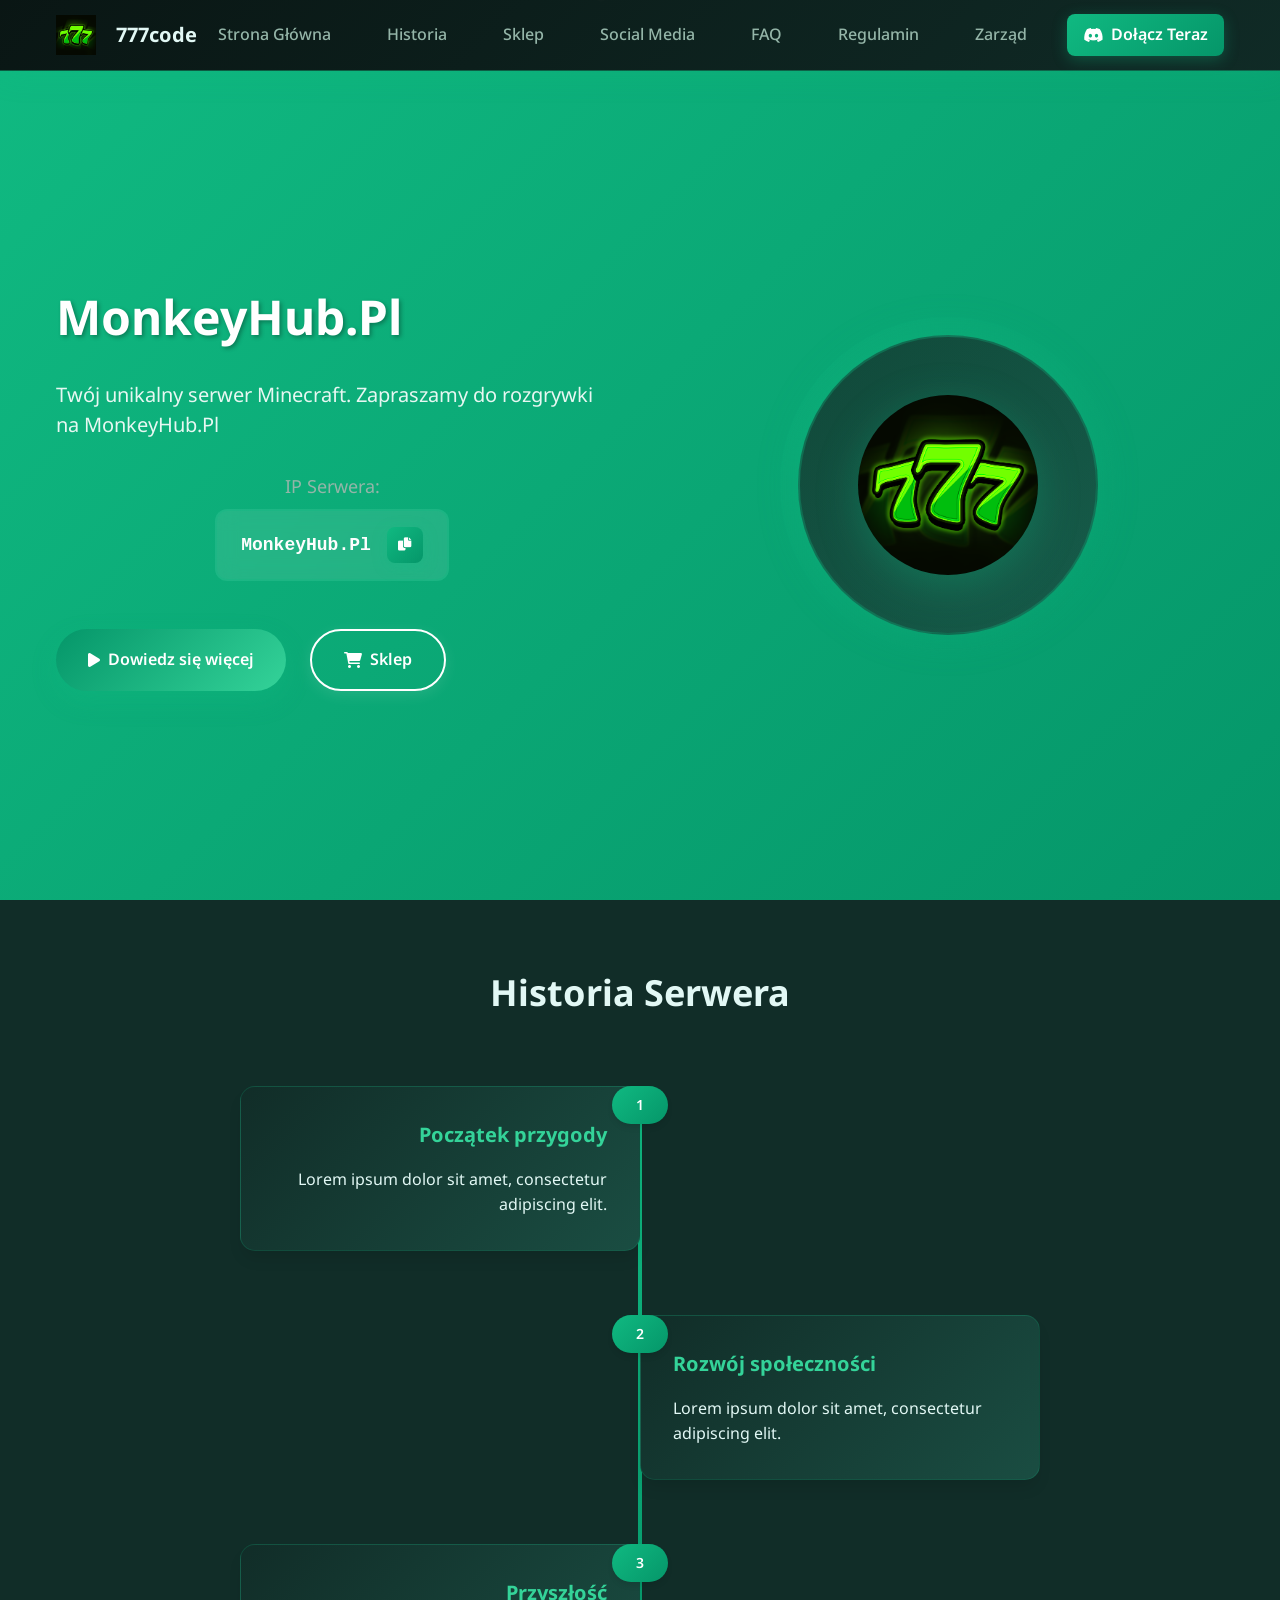
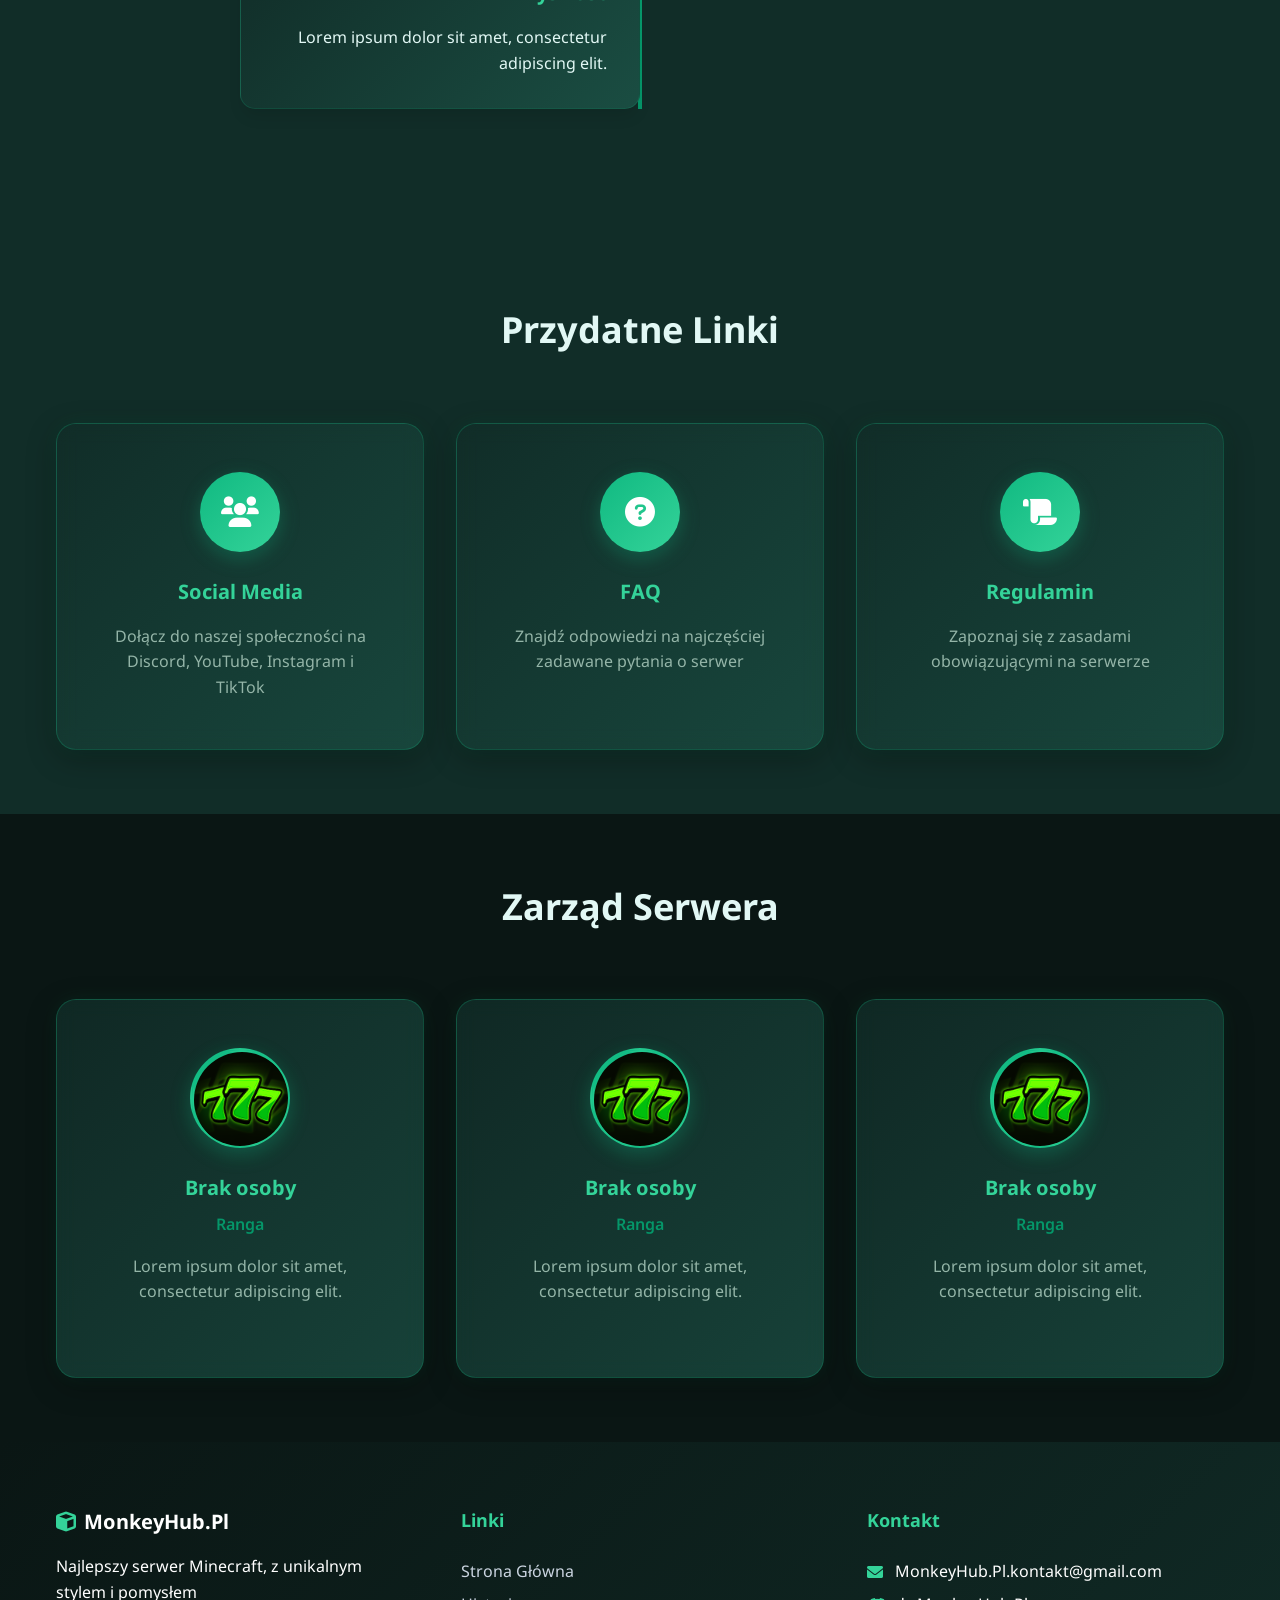
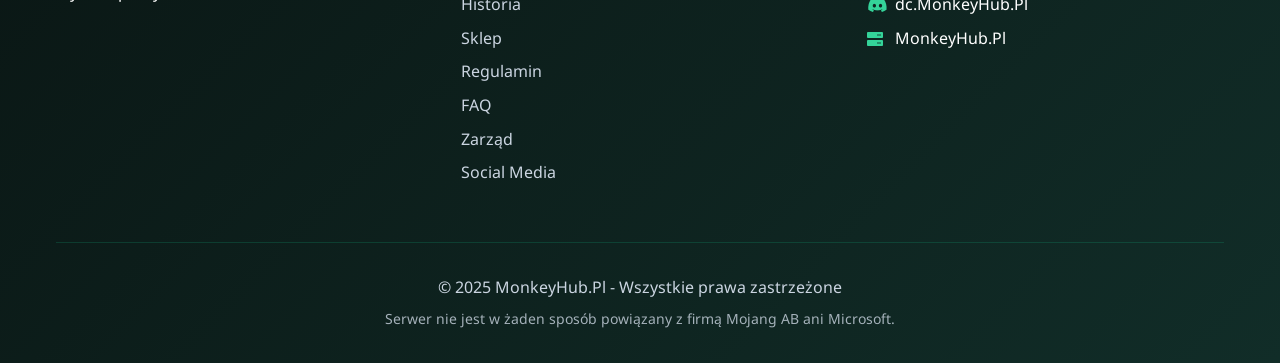
==== commit f0cb7c71: "Update index.html" ====
--- a/index.html
+++ b/index.html
@@ -44,13 +44,13 @@
         <div class="hero-content">
             <div class="hero-text">
                 <h1 class="hero-title">
-                    <span class="main-title">777code.pl</span>
+                    <span class="main-title">MonkeyHub.Pl</span>
                 </h1>
-                <p class="hero-subtitle">Twój unikalny serwer Minecraft. Zapraszamy do rozgrywki na <bold>777code.pl</bold></p>
+                <p class="hero-subtitle">Twój unikalny serwer Minecraft. Zapraszamy do rozgrywki na <bold>MonkeyHub.Pl</bold></p>
                 <div class="ip-display">
                     <span class="ip-label">IP Serwera:</span>
                     <div class="ip-container">
-                        <code class="server-ip">777code.pl</code>
+                        <code class="server-ip">MonkeyHub.Pl</code>
                         <button class="copy-btn" onclick="copyIP()" title="Kopiuj IP">
                             <i class="fas fa-copy"></i>
                         </button>
@@ -61,7 +61,7 @@
                         <i class="fas fa-play"></i>
                         Dowiedz się więcej
                     </a>
-                    <a href="https://itemshop.777code.pl" target="_blank" class="btn btn-secondary">
+                    <a href="https://itemshop.MonkeyHub.Pl" target="_blank" class="btn btn-secondary">
                         <i class="fas fa-shopping-cart"></i>
                         Sklep
                     </a>
@@ -69,7 +69,7 @@
             </div>
             <div class="hero-visual">
                 <div class="server-logo-container">
-                    <img src="logo.png" alt="777code Logo" class="server-logo" />
+                    <img src="logo.png" alt="MonkeyHub Logo" class="server-logo" />
                 </div>
             </div>
         </div>
@@ -185,7 +185,7 @@
                 <div class="footer-section">
                     <div class="footer-logo">
                         <i class="fas fa-cube"></i>
-                        <span>777code</span>
+                        <span>MonkeyHub.Pl</span>
                     </div>
                     <p>Najlepszy serwer Minecraft, z unikalnym stylem i pomysłem</p>
                 </div>
@@ -206,14 +206,14 @@
                 <div class="footer-section">
                     <h4>Kontakt</h4>
                     <div class="contact-info">
-                        <p><i class="fas fa-envelope"></i> 777code.kontakt@gmail.com</p>
-                        <p><i class="fab fa-discord"></i> dc.777code.pl</p>
-                        <p><i class="fas fa-server"></i> 777code.pl</p>
+                        <p><i class="fas fa-envelope"></i> MonkeyHub.Pl.kontakt@gmail.com</p>
+                        <p><i class="fab fa-discord"></i> dc.MonkeyHub.Pl</p>
+                        <p><i class="fas fa-server"></i> MonkeyHub.Pl</p>
                     </div>
                 </div>
             </div>
             <div class="footer-bottom">
-                <p>&copy; 2025 777code.pl - Wszystkie prawa zastrzeżone</p>
+                <p>&copy; 2025 MonkeyHub.Pl - Wszystkie prawa zastrzeżone</p>
                 <p class="disclaimer">Serwer nie jest w żaden sposób powiązany z firmą Mojang AB ani Microsoft.</p>
             </div>
         </div>
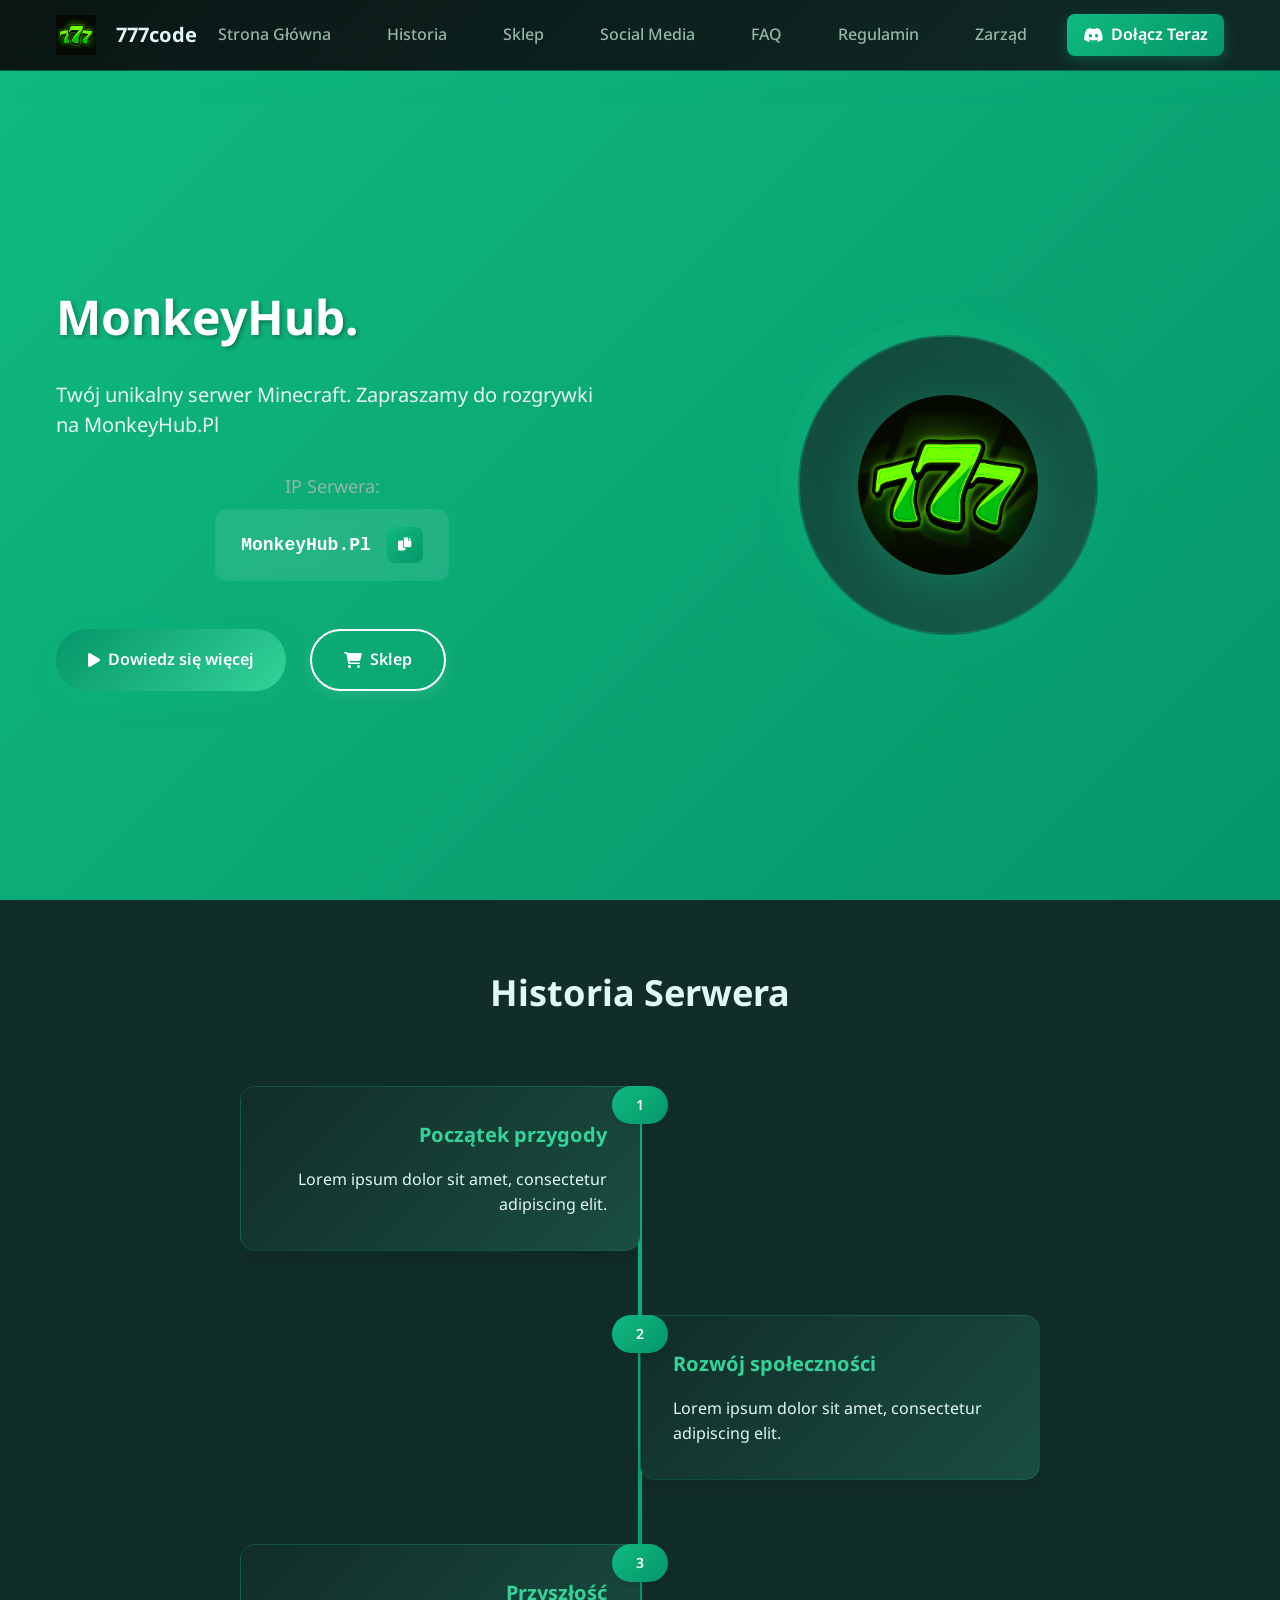
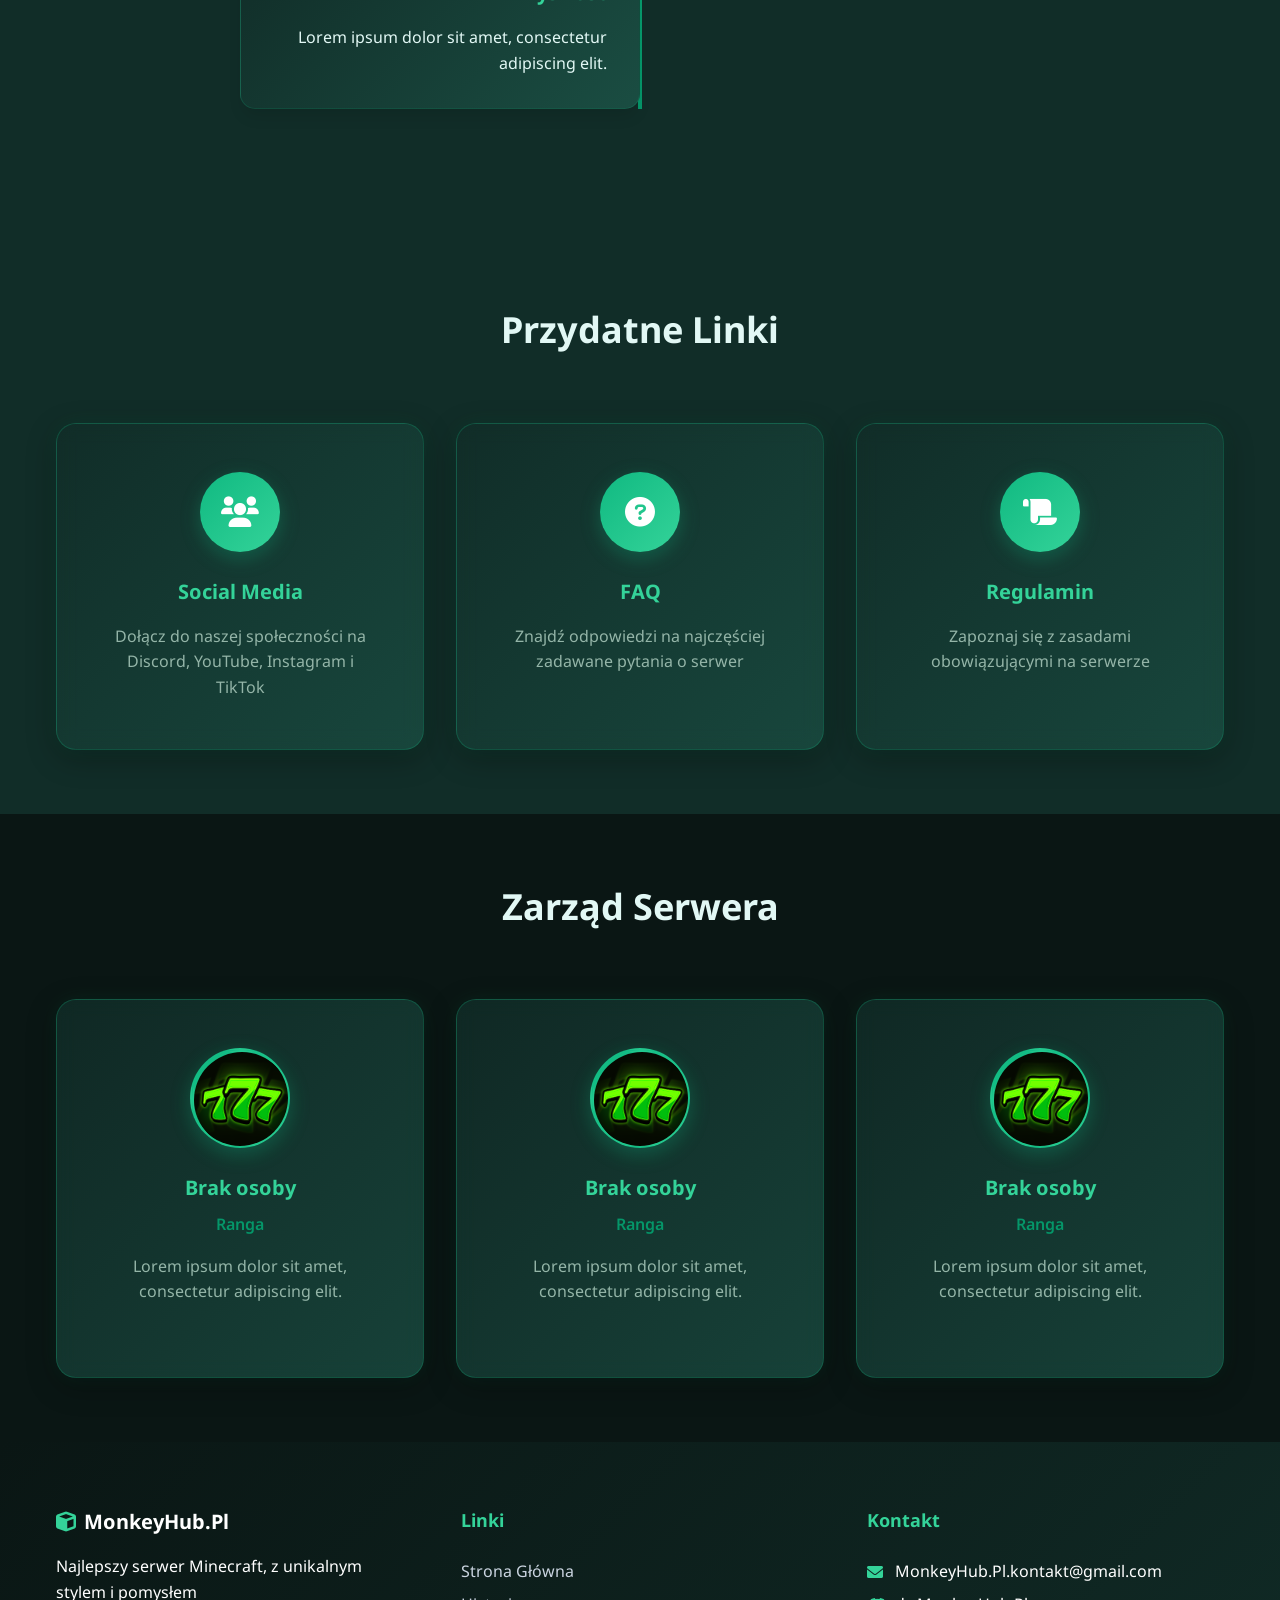
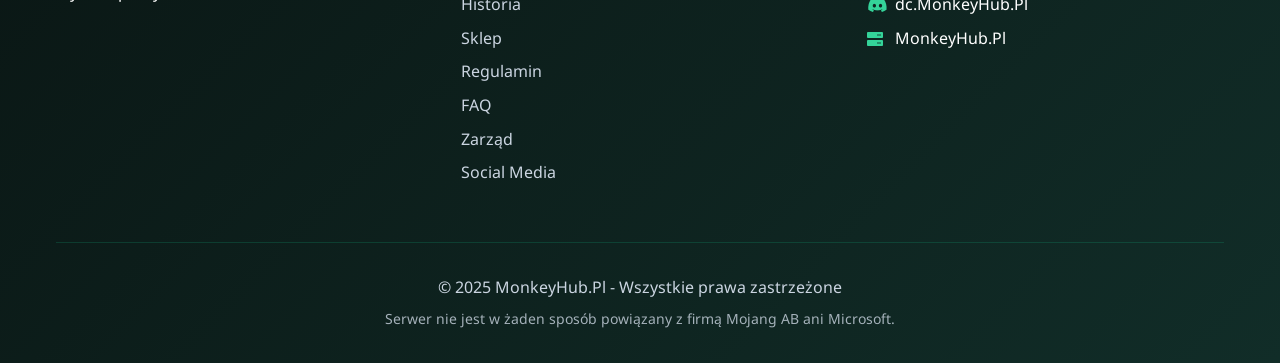
==== commit cca94a70: "Update index.html" ====
--- a/index.html
+++ b/index.html
@@ -3,7 +3,7 @@
 <head>
     <meta charset="UTF-8">
     <meta name="viewport" content="width=device-width, initial-scale=1.0">
-    <title>777code - Twój unikalny serwer Minecraft</title>
+    <title>MonkeyHub.Pl - Twój unikalny serwer Minecraft</title>
     <link rel="stylesheet" href="styles.css">
     <link rel="icon" type="logo.png" href="logo.png">
     <link href="https://fonts.googleapis.com/css2?family=Noto+Sans:wght@300;400;500;700&display=swap" rel="stylesheet">
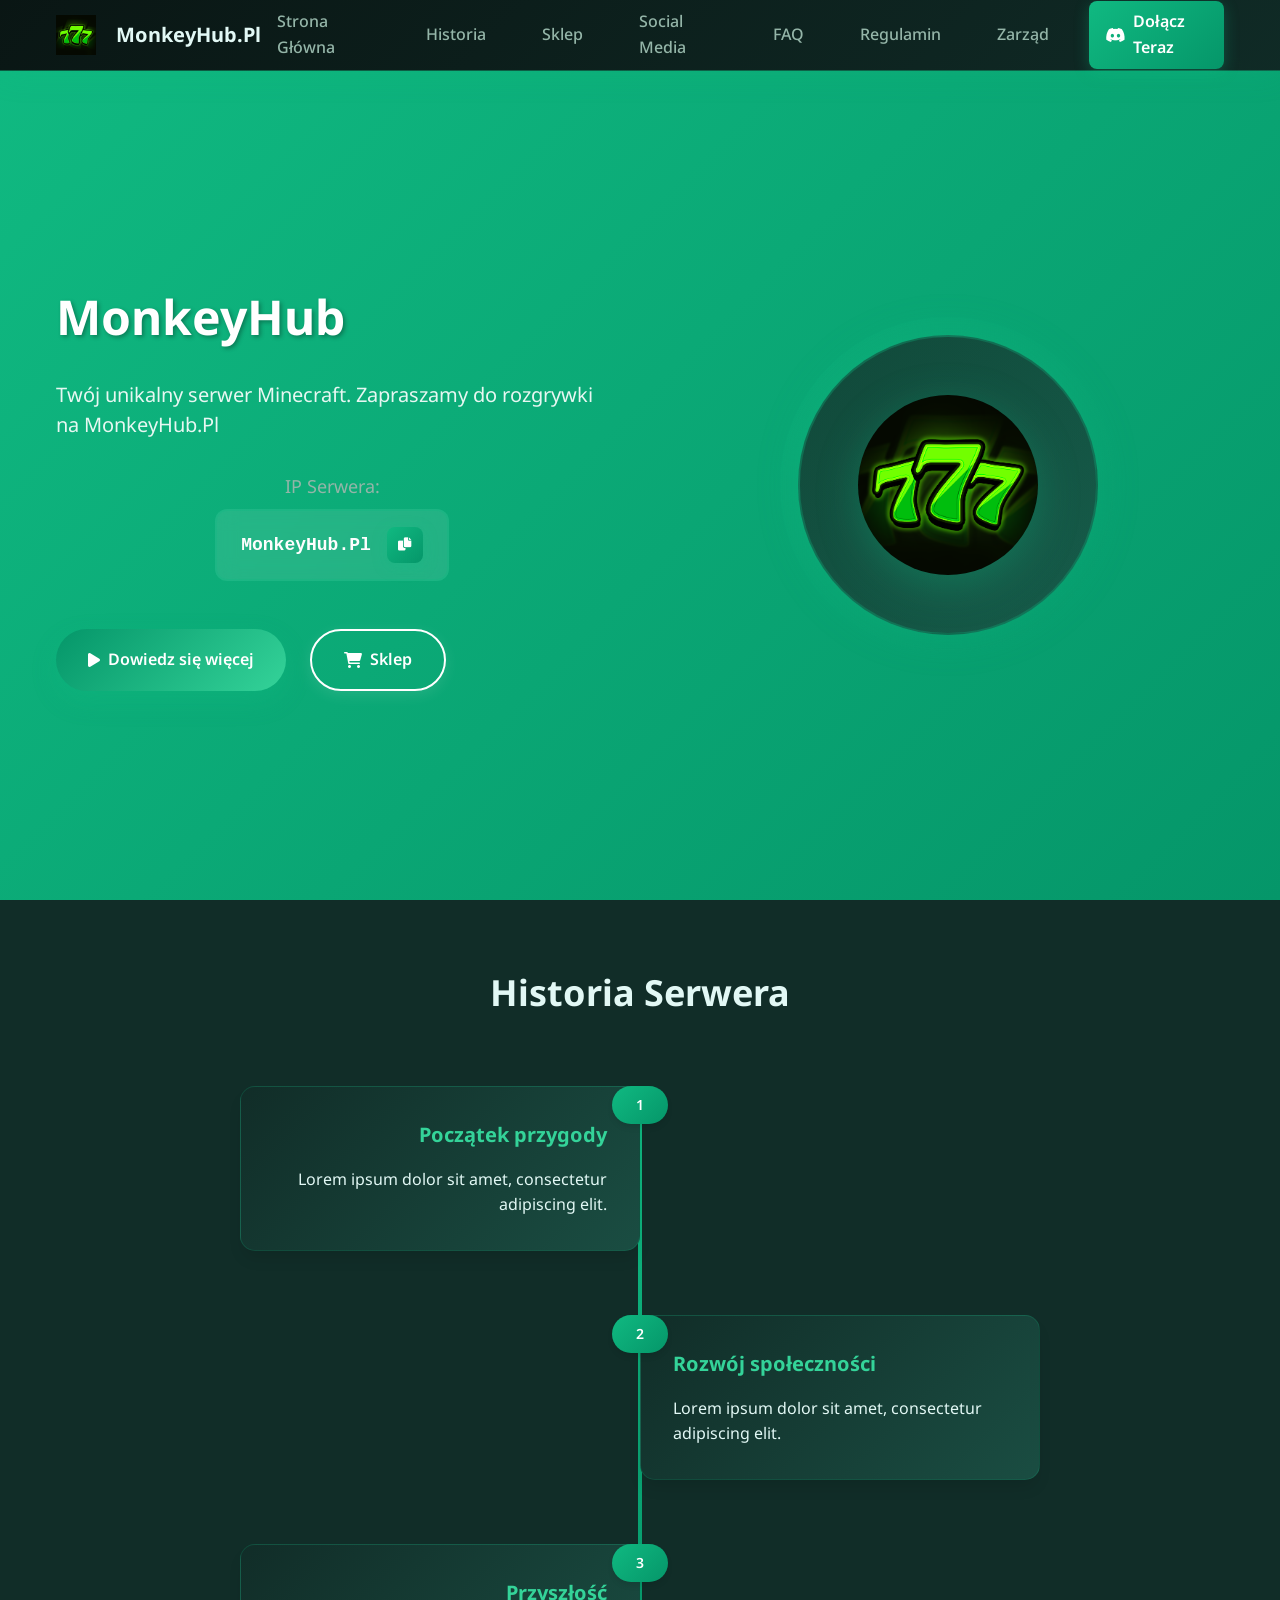
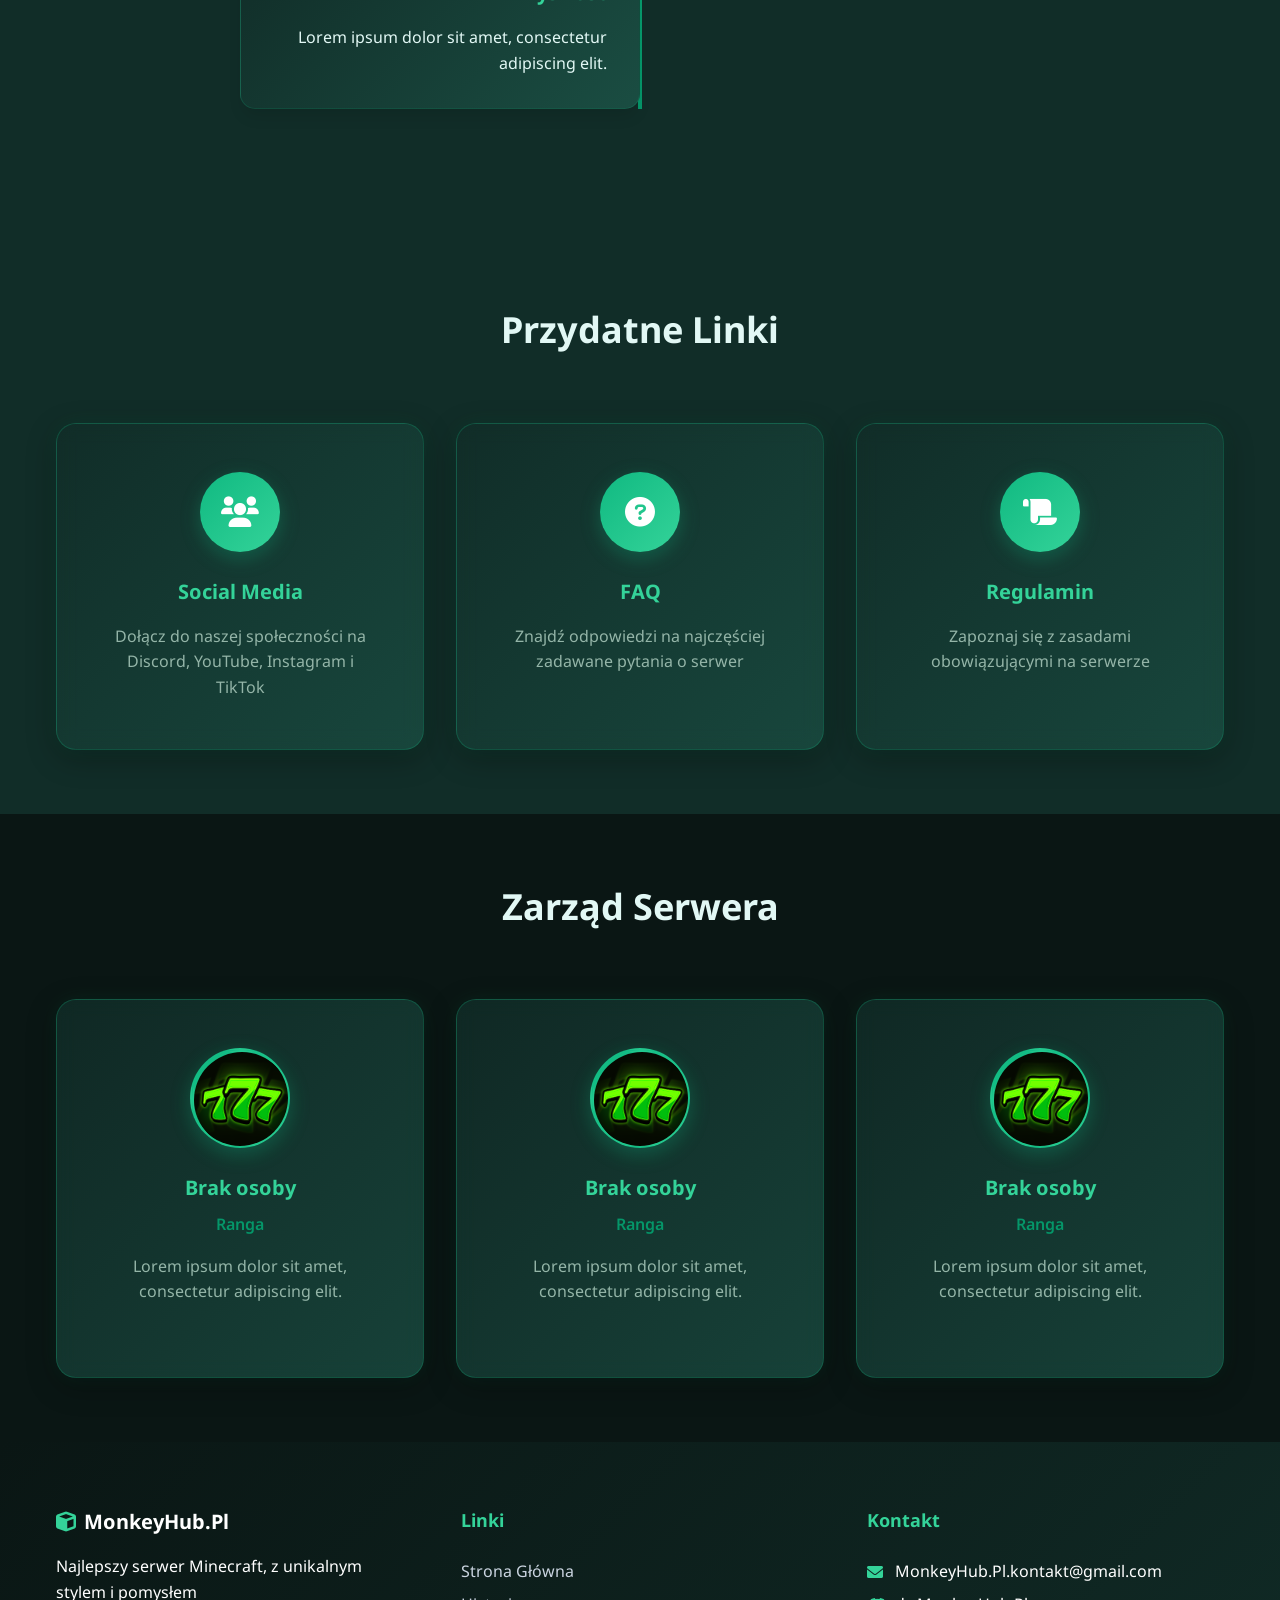
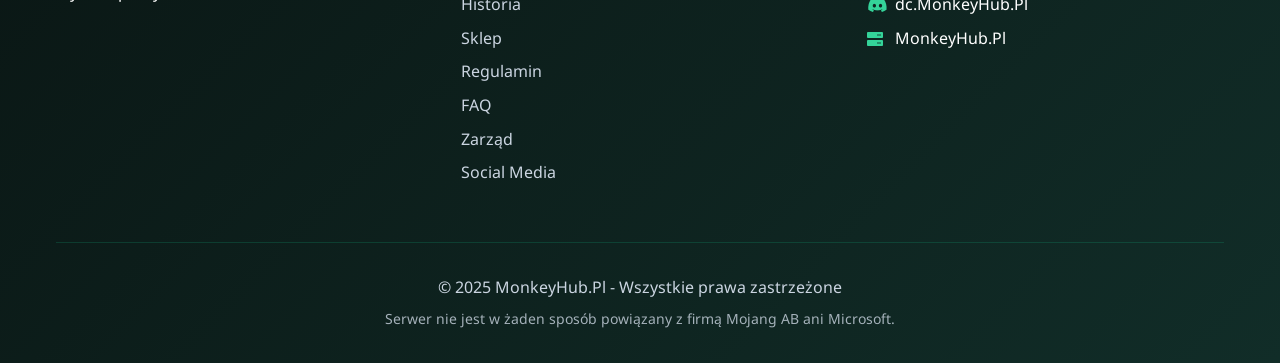
==== commit 8eecc359: "Update index.html" ====
--- a/index.html
+++ b/index.html
@@ -16,7 +16,7 @@
                 <div class="logo">
                     <img src="logo.png" alt="777code Logo" />
                 </div>
-                <span>777code</span>
+                <span>MonkeyHub.Pl</span>
             </div>
             <ul class="nav-menu">
                 <li><a href="#home" class="nav-link">Strona Główna</a></li>
